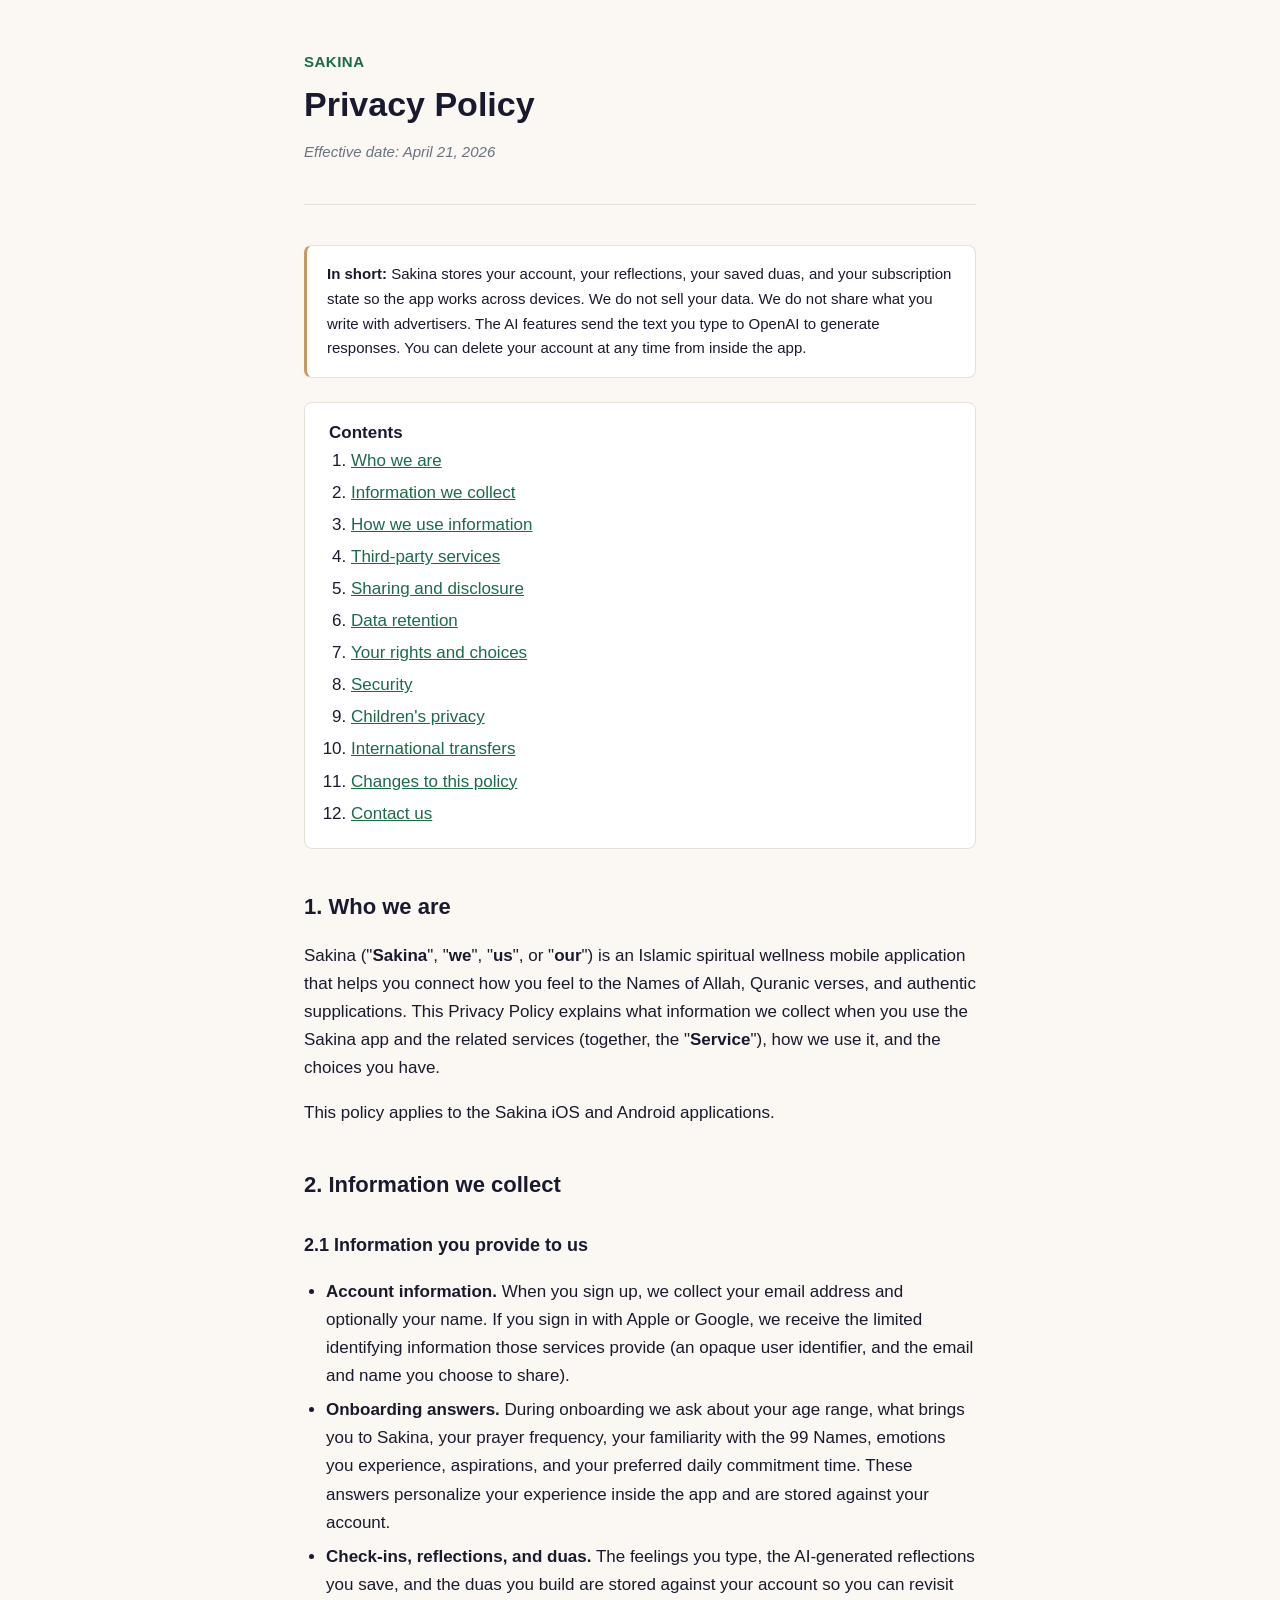
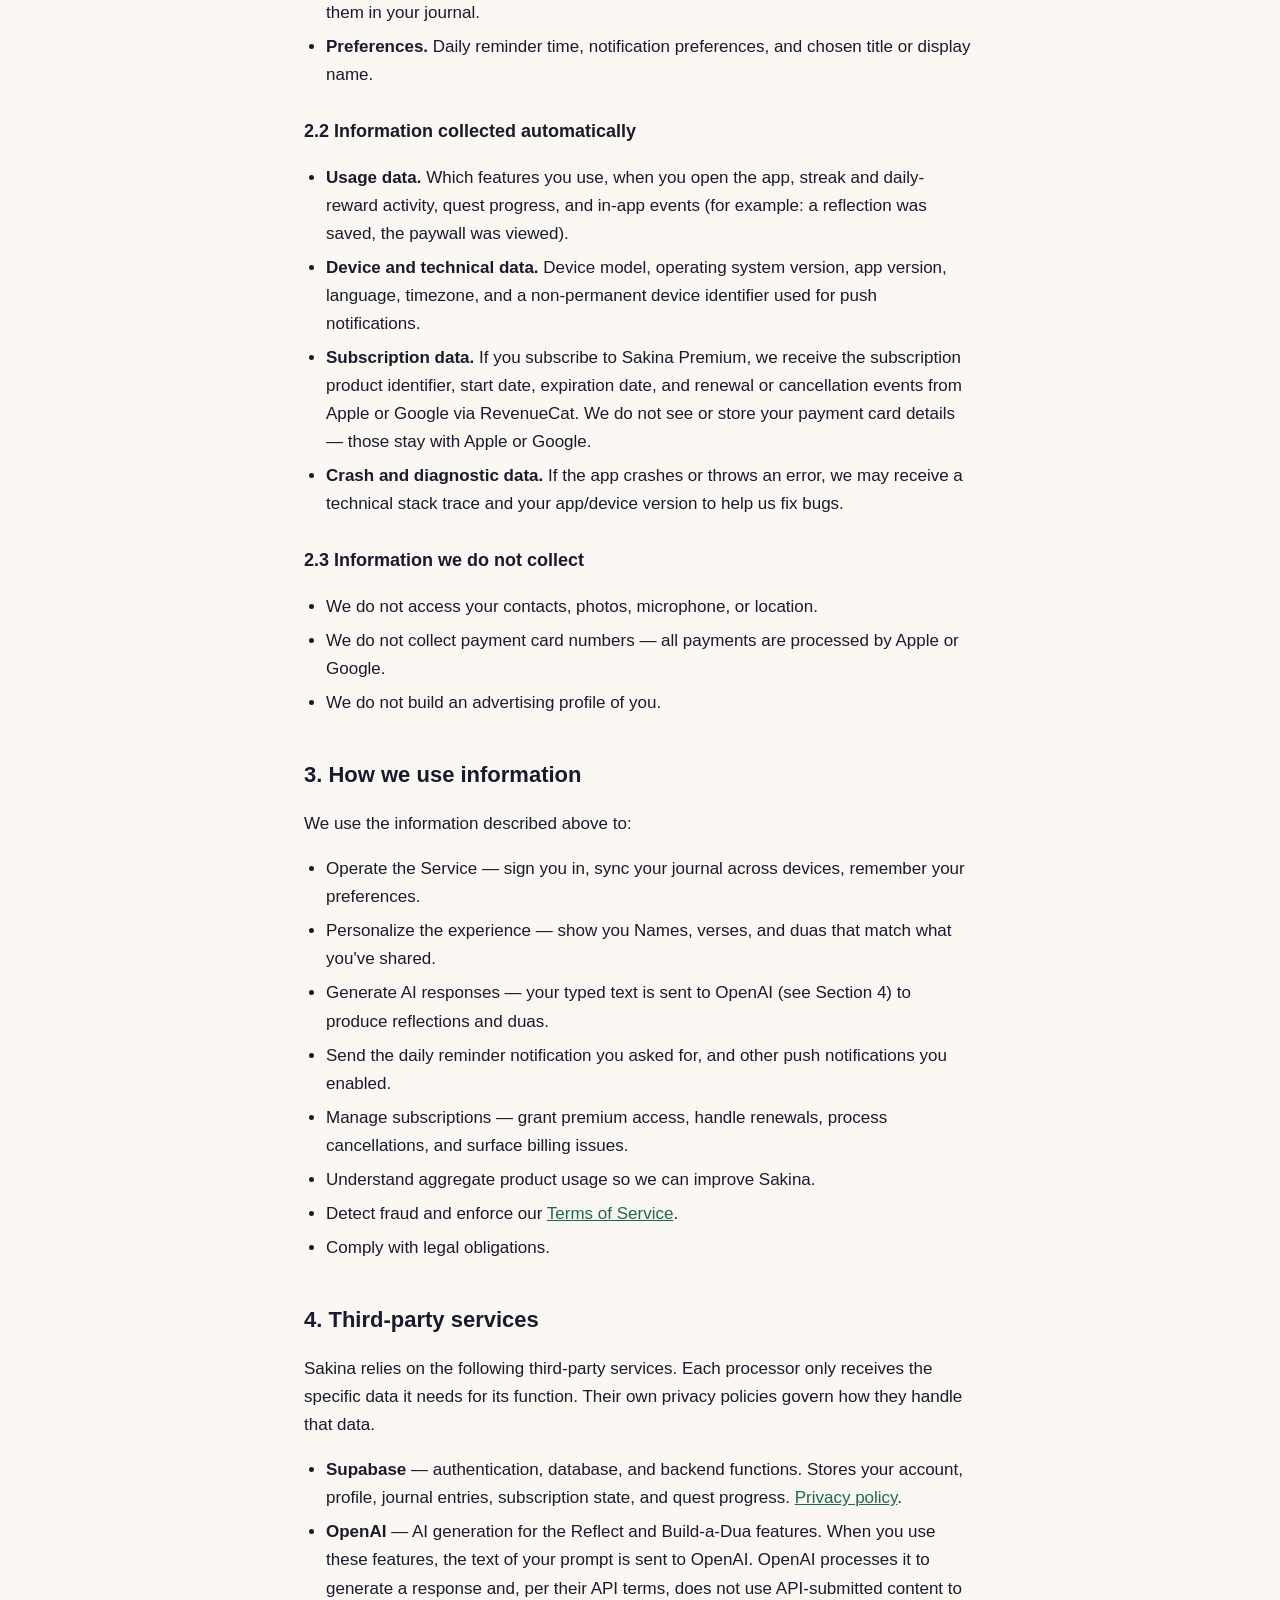
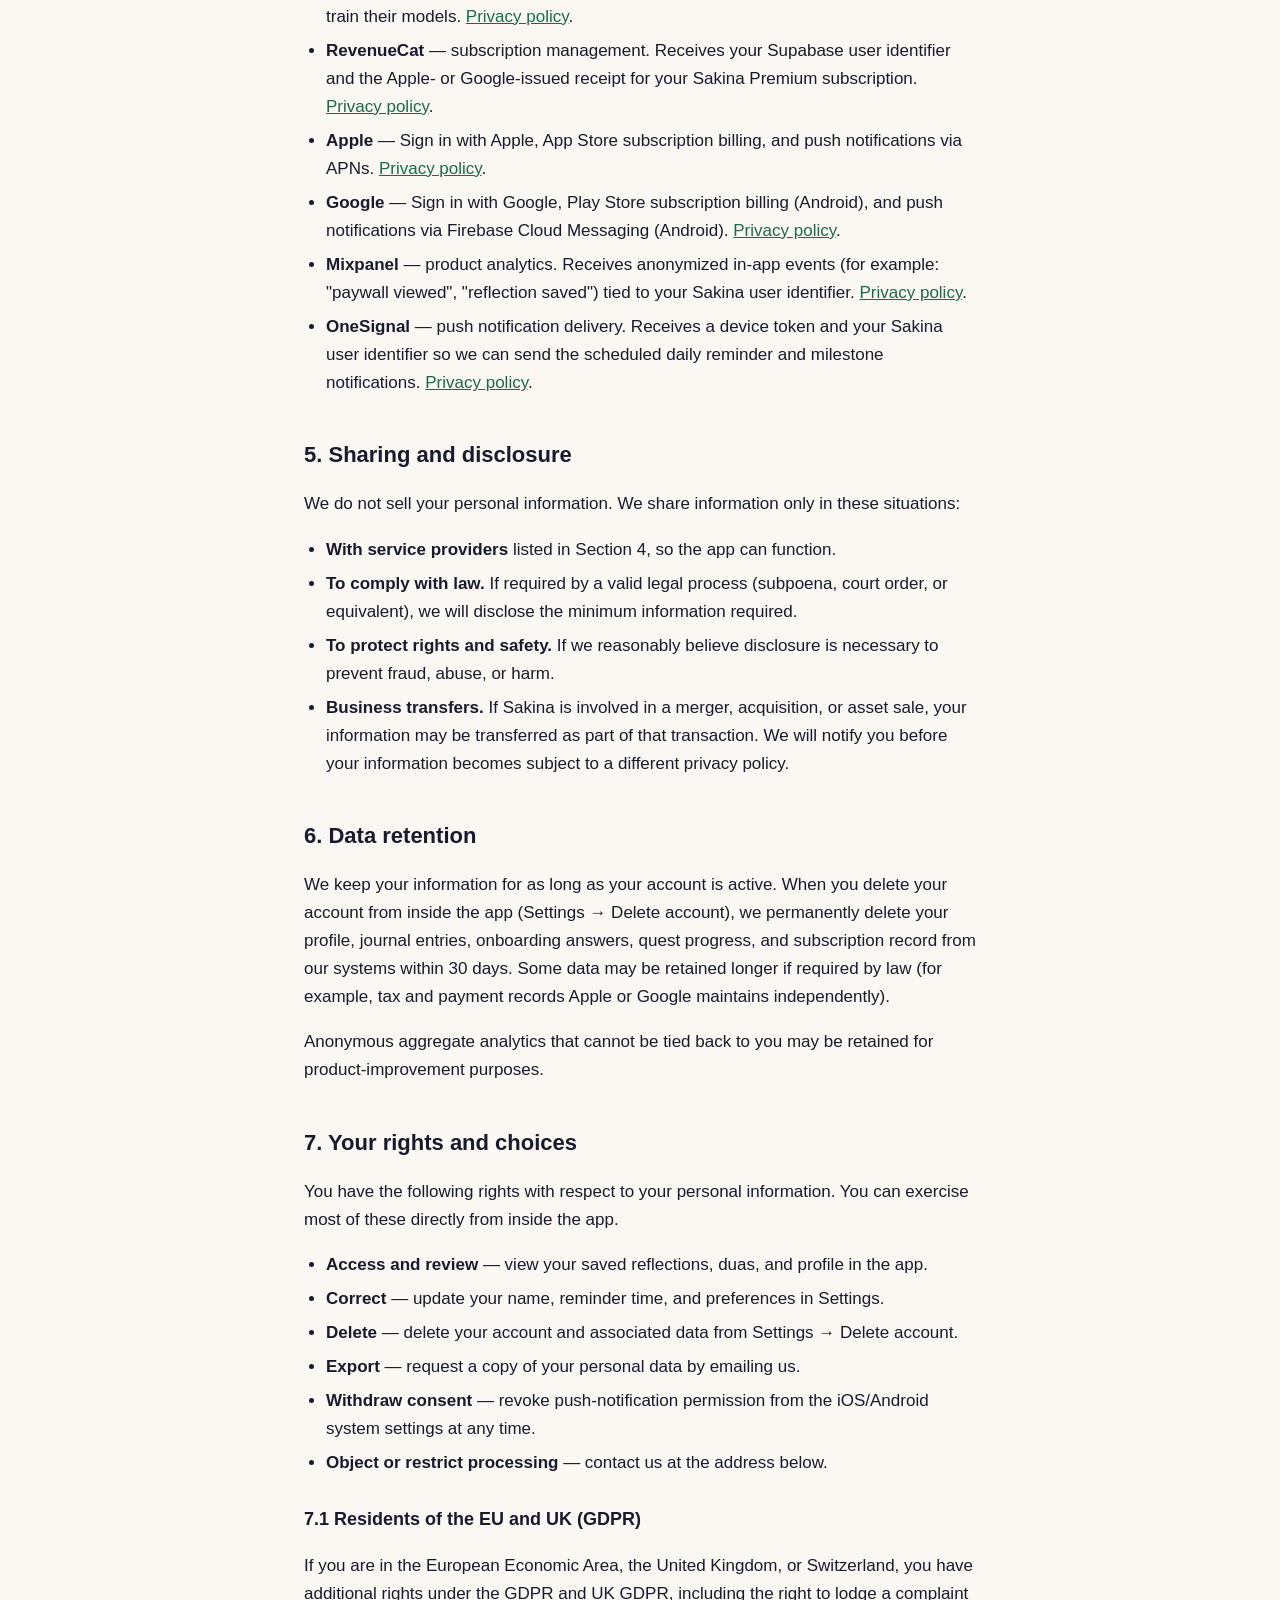
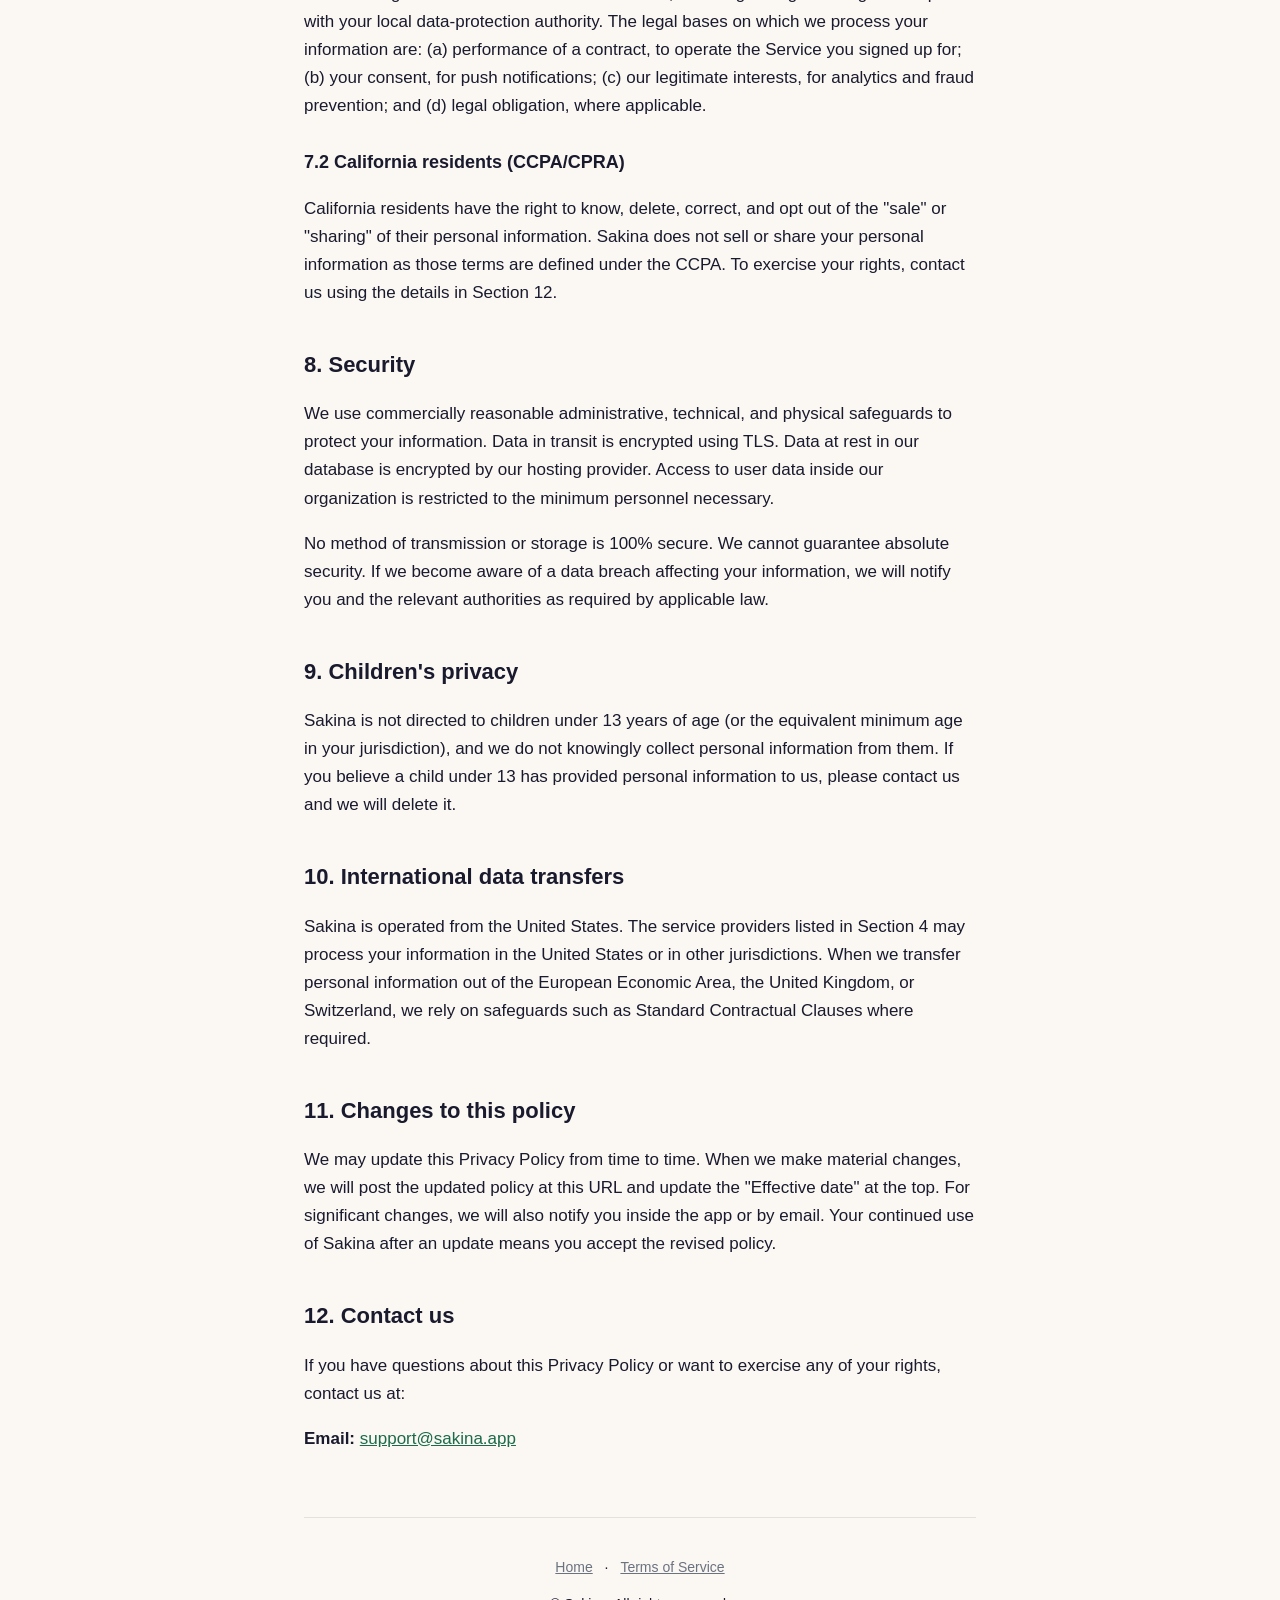
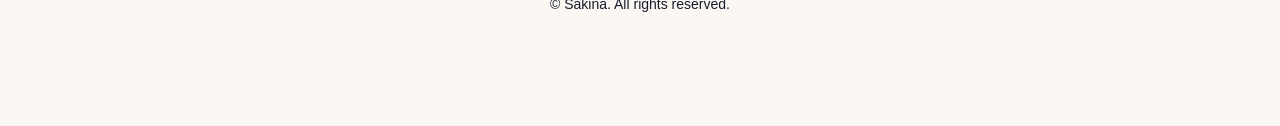
==== privacy.html @ bcb51689 "Initial privacy policy + terms of service for Sakina AI-generated templates tailored to Sakina's act" ====
<!DOCTYPE html>
<html lang="en">
<head>
<meta charset="utf-8" />
<meta name="viewport" content="width=device-width, initial-scale=1" />
<title>Privacy Policy — Sakina</title>
<link rel="stylesheet" href="style.css" />
</head>
<body>
<main class="container">
  <header>
    <a class="brand" href="index.html">Sakina</a>
    <h1>Privacy Policy</h1>
    <p class="effective-date">Effective date: April 21, 2026</p>
  </header>

  <div class="notice">
    <strong>In short:</strong> Sakina stores your account, your reflections, your saved duas,
    and your subscription state so the app works across devices. We do not sell your data.
    We do not share what you write with advertisers. The AI features send the text you type
    to OpenAI to generate responses. You can delete your account at any time from inside the app.
  </div>

  <div class="toc">
    <strong>Contents</strong>
    <ol>
      <li><a href="#who-we-are">Who we are</a></li>
      <li><a href="#information-we-collect">Information we collect</a></li>
      <li><a href="#how-we-use-information">How we use information</a></li>
      <li><a href="#third-parties">Third-party services</a></li>
      <li><a href="#sharing">Sharing and disclosure</a></li>
      <li><a href="#retention">Data retention</a></li>
      <li><a href="#rights">Your rights and choices</a></li>
      <li><a href="#security">Security</a></li>
      <li><a href="#children">Children's privacy</a></li>
      <li><a href="#international">International transfers</a></li>
      <li><a href="#changes">Changes to this policy</a></li>
      <li><a href="#contact">Contact us</a></li>
    </ol>
  </div>

  <h2 id="who-we-are">1. Who we are</h2>
  <p>
    Sakina ("<strong>Sakina</strong>", "<strong>we</strong>", "<strong>us</strong>", or
    "<strong>our</strong>") is an Islamic spiritual wellness mobile application that helps
    you connect how you feel to the Names of Allah, Quranic verses, and authentic
    supplications. This Privacy Policy explains what information we collect when you use
    the Sakina app and the related services (together, the "<strong>Service</strong>"),
    how we use it, and the choices you have.
  </p>
  <p>
    This policy applies to the Sakina iOS and Android applications.
  </p>

  <h2 id="information-we-collect">2. Information we collect</h2>

  <h3>2.1 Information you provide to us</h3>
  <ul>
    <li>
      <strong>Account information.</strong> When you sign up, we collect your email address
      and optionally your name. If you sign in with Apple or Google, we receive the limited
      identifying information those services provide (an opaque user identifier, and the
      email and name you choose to share).
    </li>
    <li>
      <strong>Onboarding answers.</strong> During onboarding we ask about your age range,
      what brings you to Sakina, your prayer frequency, your familiarity with the 99 Names,
      emotions you experience, aspirations, and your preferred daily commitment time. These
      answers personalize your experience inside the app and are stored against your account.
    </li>
    <li>
      <strong>Check-ins, reflections, and duas.</strong> The feelings you type, the AI-generated
      reflections you save, and the duas you build are stored against your account so you can
      revisit them in your journal.
    </li>
    <li>
      <strong>Preferences.</strong> Daily reminder time, notification preferences, and chosen
      title or display name.
    </li>
  </ul>

  <h3>2.2 Information collected automatically</h3>
  <ul>
    <li>
      <strong>Usage data.</strong> Which features you use, when you open the app, streak and
      daily-reward activity, quest progress, and in-app events (for example: a reflection was
      saved, the paywall was viewed).
    </li>
    <li>
      <strong>Device and technical data.</strong> Device model, operating system version,
      app version, language, timezone, and a non-permanent device identifier used for push
      notifications.
    </li>
    <li>
      <strong>Subscription data.</strong> If you subscribe to Sakina Premium, we receive the
      subscription product identifier, start date, expiration date, and renewal or cancellation
      events from Apple or Google via RevenueCat. We do not see or store your payment card
      details — those stay with Apple or Google.
    </li>
    <li>
      <strong>Crash and diagnostic data.</strong> If the app crashes or throws an error, we
      may receive a technical stack trace and your app/device version to help us fix bugs.
    </li>
  </ul>

  <h3>2.3 Information we do not collect</h3>
  <ul>
    <li>We do not access your contacts, photos, microphone, or location.</li>
    <li>We do not collect payment card numbers — all payments are processed by Apple or Google.</li>
    <li>We do not build an advertising profile of you.</li>
  </ul>

  <h2 id="how-we-use-information">3. How we use information</h2>
  <p>We use the information described above to:</p>
  <ul>
    <li>Operate the Service — sign you in, sync your journal across devices, remember your preferences.</li>
    <li>Personalize the experience — show you Names, verses, and duas that match what you've shared.</li>
    <li>Generate AI responses — your typed text is sent to OpenAI (see Section 4) to produce reflections and duas.</li>
    <li>Send the daily reminder notification you asked for, and other push notifications you enabled.</li>
    <li>Manage subscriptions — grant premium access, handle renewals, process cancellations, and surface billing issues.</li>
    <li>Understand aggregate product usage so we can improve Sakina.</li>
    <li>Detect fraud and enforce our <a href="terms.html">Terms of Service</a>.</li>
    <li>Comply with legal obligations.</li>
  </ul>

  <h2 id="third-parties">4. Third-party services</h2>
  <p>
    Sakina relies on the following third-party services. Each processor only receives the
    specific data it needs for its function. Their own privacy policies govern how they
    handle that data.
  </p>
  <ul>
    <li>
      <strong>Supabase</strong> — authentication, database, and backend functions. Stores
      your account, profile, journal entries, subscription state, and quest progress.
      <a href="https://supabase.com/privacy" target="_blank" rel="noopener">Privacy policy</a>.
    </li>
    <li>
      <strong>OpenAI</strong> — AI generation for the Reflect and Build-a-Dua features. When you
      use these features, the text of your prompt is sent to OpenAI. OpenAI processes it to
      generate a response and, per their API terms, does not use API-submitted content to
      train their models.
      <a href="https://openai.com/policies/privacy-policy" target="_blank" rel="noopener">Privacy policy</a>.
    </li>
    <li>
      <strong>RevenueCat</strong> — subscription management. Receives your Supabase user
      identifier and the Apple- or Google-issued receipt for your Sakina Premium subscription.
      <a href="https://www.revenuecat.com/privacy" target="_blank" rel="noopener">Privacy policy</a>.
    </li>
    <li>
      <strong>Apple</strong> — Sign in with Apple, App Store subscription billing, and push
      notifications via APNs.
      <a href="https://www.apple.com/legal/privacy/" target="_blank" rel="noopener">Privacy policy</a>.
    </li>
    <li>
      <strong>Google</strong> — Sign in with Google, Play Store subscription billing (Android),
      and push notifications via Firebase Cloud Messaging (Android).
      <a href="https://policies.google.com/privacy" target="_blank" rel="noopener">Privacy policy</a>.
    </li>
    <li>
      <strong>Mixpanel</strong> — product analytics. Receives anonymized in-app events (for
      example: "paywall viewed", "reflection saved") tied to your Sakina user identifier.
      <a href="https://mixpanel.com/legal/privacy-policy/" target="_blank" rel="noopener">Privacy policy</a>.
    </li>
    <li>
      <strong>OneSignal</strong> — push notification delivery. Receives a device token and
      your Sakina user identifier so we can send the scheduled daily reminder and milestone
      notifications.
      <a href="https://onesignal.com/privacy_policy" target="_blank" rel="noopener">Privacy policy</a>.
    </li>
  </ul>

  <h2 id="sharing">5. Sharing and disclosure</h2>
  <p>We do not sell your personal information. We share information only in these situations:</p>
  <ul>
    <li>
      <strong>With service providers</strong> listed in Section 4, so the app can function.
    </li>
    <li>
      <strong>To comply with law.</strong> If required by a valid legal process (subpoena,
      court order, or equivalent), we will disclose the minimum information required.
    </li>
    <li>
      <strong>To protect rights and safety.</strong> If we reasonably believe disclosure
      is necessary to prevent fraud, abuse, or harm.
    </li>
    <li>
      <strong>Business transfers.</strong> If Sakina is involved in a merger, acquisition, or
      asset sale, your information may be transferred as part of that transaction. We will
      notify you before your information becomes subject to a different privacy policy.
    </li>
  </ul>

  <h2 id="retention">6. Data retention</h2>
  <p>
    We keep your information for as long as your account is active. When you delete your
    account from inside the app (Settings → Delete account), we permanently delete your
    profile, journal entries, onboarding answers, quest progress, and subscription record
    from our systems within 30 days. Some data may be retained longer if required by law
    (for example, tax and payment records Apple or Google maintains independently).
  </p>
  <p>
    Anonymous aggregate analytics that cannot be tied back to you may be retained for
    product-improvement purposes.
  </p>

  <h2 id="rights">7. Your rights and choices</h2>
  <p>
    You have the following rights with respect to your personal information. You can
    exercise most of these directly from inside the app.
  </p>
  <ul>
    <li><strong>Access and review</strong> — view your saved reflections, duas, and profile in the app.</li>
    <li><strong>Correct</strong> — update your name, reminder time, and preferences in Settings.</li>
    <li><strong>Delete</strong> — delete your account and associated data from Settings → Delete account.</li>
    <li><strong>Export</strong> — request a copy of your personal data by emailing us.</li>
    <li><strong>Withdraw consent</strong> — revoke push-notification permission from the iOS/Android system settings at any time.</li>
    <li><strong>Object or restrict processing</strong> — contact us at the address below.</li>
  </ul>

  <h3>7.1 Residents of the EU and UK (GDPR)</h3>
  <p>
    If you are in the European Economic Area, the United Kingdom, or Switzerland, you have
    additional rights under the GDPR and UK GDPR, including the right to lodge a complaint
    with your local data-protection authority. The legal bases on which we process your
    information are: (a) performance of a contract, to operate the Service you signed up for;
    (b) your consent, for push notifications; (c) our legitimate interests, for analytics and
    fraud prevention; and (d) legal obligation, where applicable.
  </p>

  <h3>7.2 California residents (CCPA/CPRA)</h3>
  <p>
    California residents have the right to know, delete, correct, and opt out of the "sale"
    or "sharing" of their personal information. Sakina does not sell or share your personal
    information as those terms are defined under the CCPA. To exercise your rights, contact
    us using the details in Section 12.
  </p>

  <h2 id="security">8. Security</h2>
  <p>
    We use commercially reasonable administrative, technical, and physical safeguards to
    protect your information. Data in transit is encrypted using TLS. Data at rest in our
    database is encrypted by our hosting provider. Access to user data inside our
    organization is restricted to the minimum personnel necessary.
  </p>
  <p>
    No method of transmission or storage is 100% secure. We cannot guarantee absolute security.
    If we become aware of a data breach affecting your information, we will notify you and
    the relevant authorities as required by applicable law.
  </p>

  <h2 id="children">9. Children's privacy</h2>
  <p>
    Sakina is not directed to children under 13 years of age (or the equivalent minimum age
    in your jurisdiction), and we do not knowingly collect personal information from them.
    If you believe a child under 13 has provided personal information to us, please contact
    us and we will delete it.
  </p>

  <h2 id="international">10. International data transfers</h2>
  <p>
    Sakina is operated from the United States. The service providers listed in Section 4
    may process your information in the United States or in other jurisdictions. When we
    transfer personal information out of the European Economic Area, the United Kingdom, or
    Switzerland, we rely on safeguards such as Standard Contractual Clauses where required.
  </p>

  <h2 id="changes">11. Changes to this policy</h2>
  <p>
    We may update this Privacy Policy from time to time. When we make material changes, we
    will post the updated policy at this URL and update the "Effective date" at the top.
    For significant changes, we will also notify you inside the app or by email. Your
    continued use of Sakina after an update means you accept the revised policy.
  </p>

  <h2 id="contact">12. Contact us</h2>
  <p>
    If you have questions about this Privacy Policy or want to exercise any of your rights,
    contact us at:
  </p>
  <p>
    <strong>Email:</strong> <a href="mailto:support@sakina.app">support@sakina.app</a>
  </p>

  <footer>
    <p>
      <a href="index.html">Home</a> ·
      <a href="terms.html">Terms of Service</a>
    </p>
    <p>© Sakina. All rights reserved.</p>
  </footer>
</main>
</body>
</html>
---- style.css ----
/* Shared styling for Sakina legal pages.
   Intentionally minimal — high readability, print-friendly, no external deps. */
:root {
  --bg: #fbf7f2;
  --surface: #ffffff;
  --text: #1a1a2e;
  --text-muted: #6b7280;
  --primary: #1b6b4a;
  --border: #e5e0d8;
  --accent: #c8985e;
}

* {
  box-sizing: border-box;
}

body {
  margin: 0;
  padding: 0;
  font-family: -apple-system, BlinkMacSystemFont, "Segoe UI", Roboto, "Helvetica Neue", Arial, sans-serif;
  background: var(--bg);
  color: var(--text);
  line-height: 1.65;
  font-size: 17px;
}

.container {
  max-width: 720px;
  margin: 0 auto;
  padding: 48px 24px 96px;
}

header {
  border-bottom: 1px solid var(--border);
  padding-bottom: 24px;
  margin-bottom: 40px;
}

header .brand {
  display: inline-block;
  color: var(--primary);
  font-weight: 600;
  text-decoration: none;
  font-size: 15px;
  letter-spacing: 0.5px;
  text-transform: uppercase;
  margin-bottom: 8px;
}

header .brand:hover {
  text-decoration: underline;
}

h1 {
  font-size: 34px;
  line-height: 1.25;
  margin: 0 0 8px;
  color: var(--text);
}

h2 {
  font-size: 22px;
  margin: 40px 0 12px;
  color: var(--text);
  scroll-margin-top: 24px;
}

h3 {
  font-size: 18px;
  margin: 28px 0 8px;
  color: var(--text);
}

p, li {
  color: var(--text);
}

ul, ol {
  padding-left: 22px;
}

li {
  margin-bottom: 6px;
}

a {
  color: var(--primary);
  text-decoration: underline;
}

a:hover {
  text-decoration: none;
}

code, kbd {
  font-family: ui-monospace, SFMono-Regular, Menlo, monospace;
  font-size: 0.92em;
  background: rgba(27, 107, 74, 0.08);
  padding: 2px 6px;
  border-radius: 4px;
}

.effective-date {
  color: var(--text-muted);
  font-size: 15px;
  font-style: italic;
}

.notice {
  background: var(--surface);
  border: 1px solid var(--border);
  border-left: 3px solid var(--accent);
  padding: 16px 20px;
  border-radius: 8px;
  margin: 24px 0;
  font-size: 15px;
}

.toc {
  background: var(--surface);
  border: 1px solid var(--border);
  border-radius: 8px;
  padding: 16px 24px;
  margin: 24px 0 40px;
}

.toc ol {
  margin: 0;
}

.toc li {
  margin-bottom: 4px;
}

footer {
  border-top: 1px solid var(--border);
  padding-top: 24px;
  margin-top: 64px;
  color: var(--text-muted);
  font-size: 14px;
  text-align: center;
}

footer a {
  color: var(--text-muted);
  margin: 0 8px;
}

@media (max-width: 600px) {
  .container {
    padding: 32px 18px 64px;
  }
  h1 { font-size: 28px; }
  h2 { font-size: 20px; }
  body { font-size: 16px; }
}
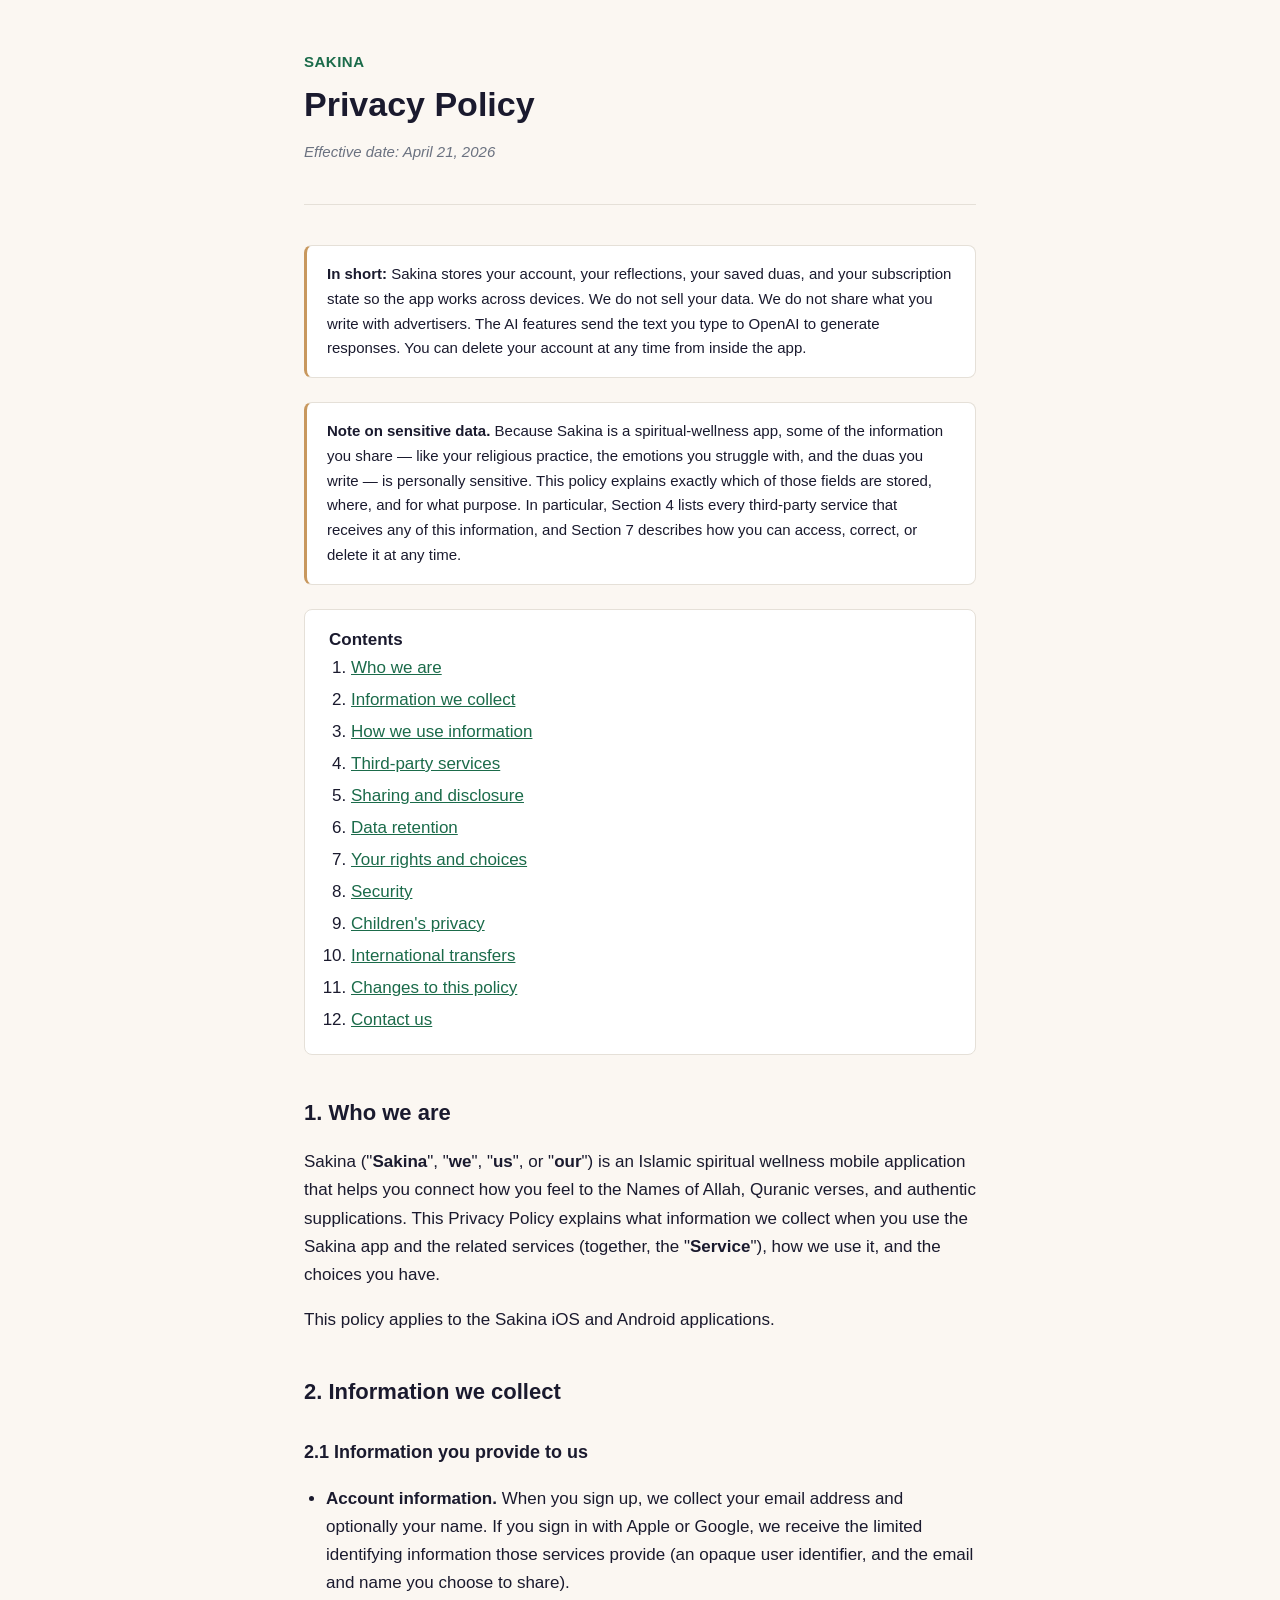
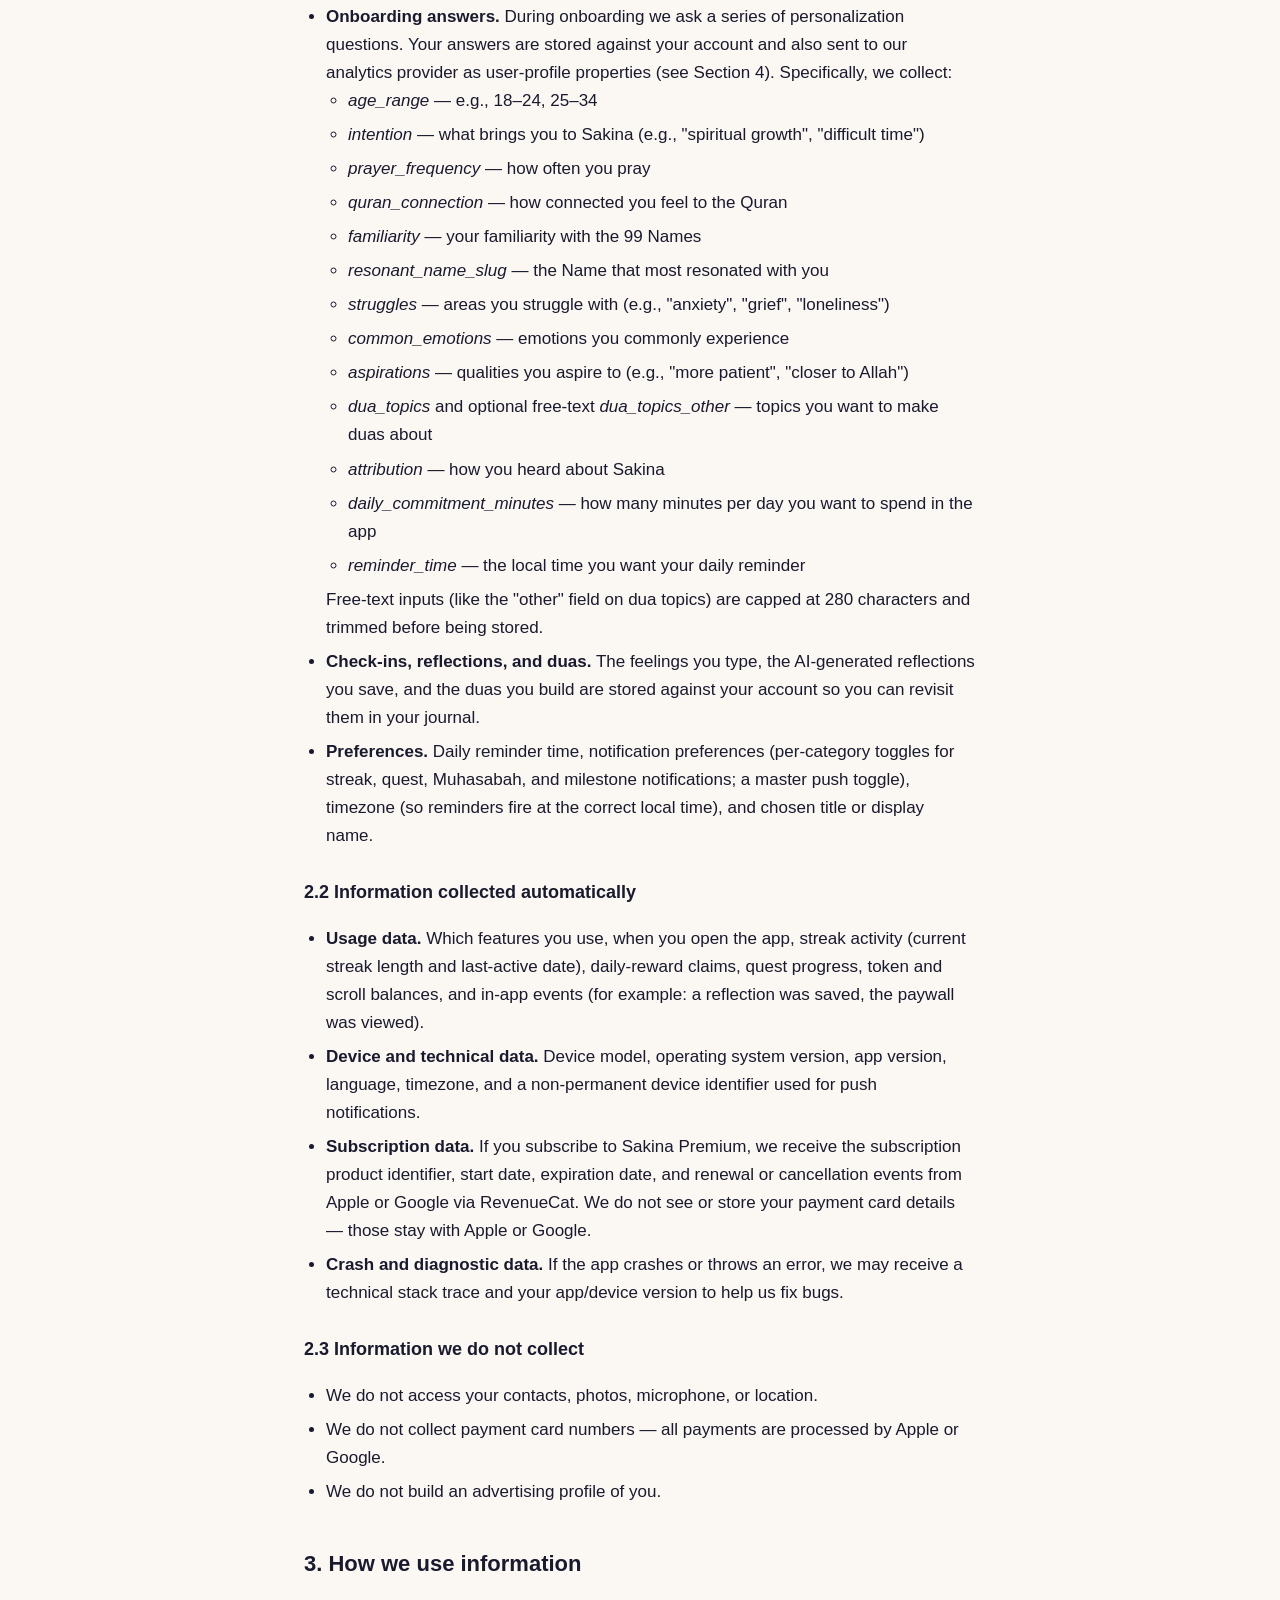
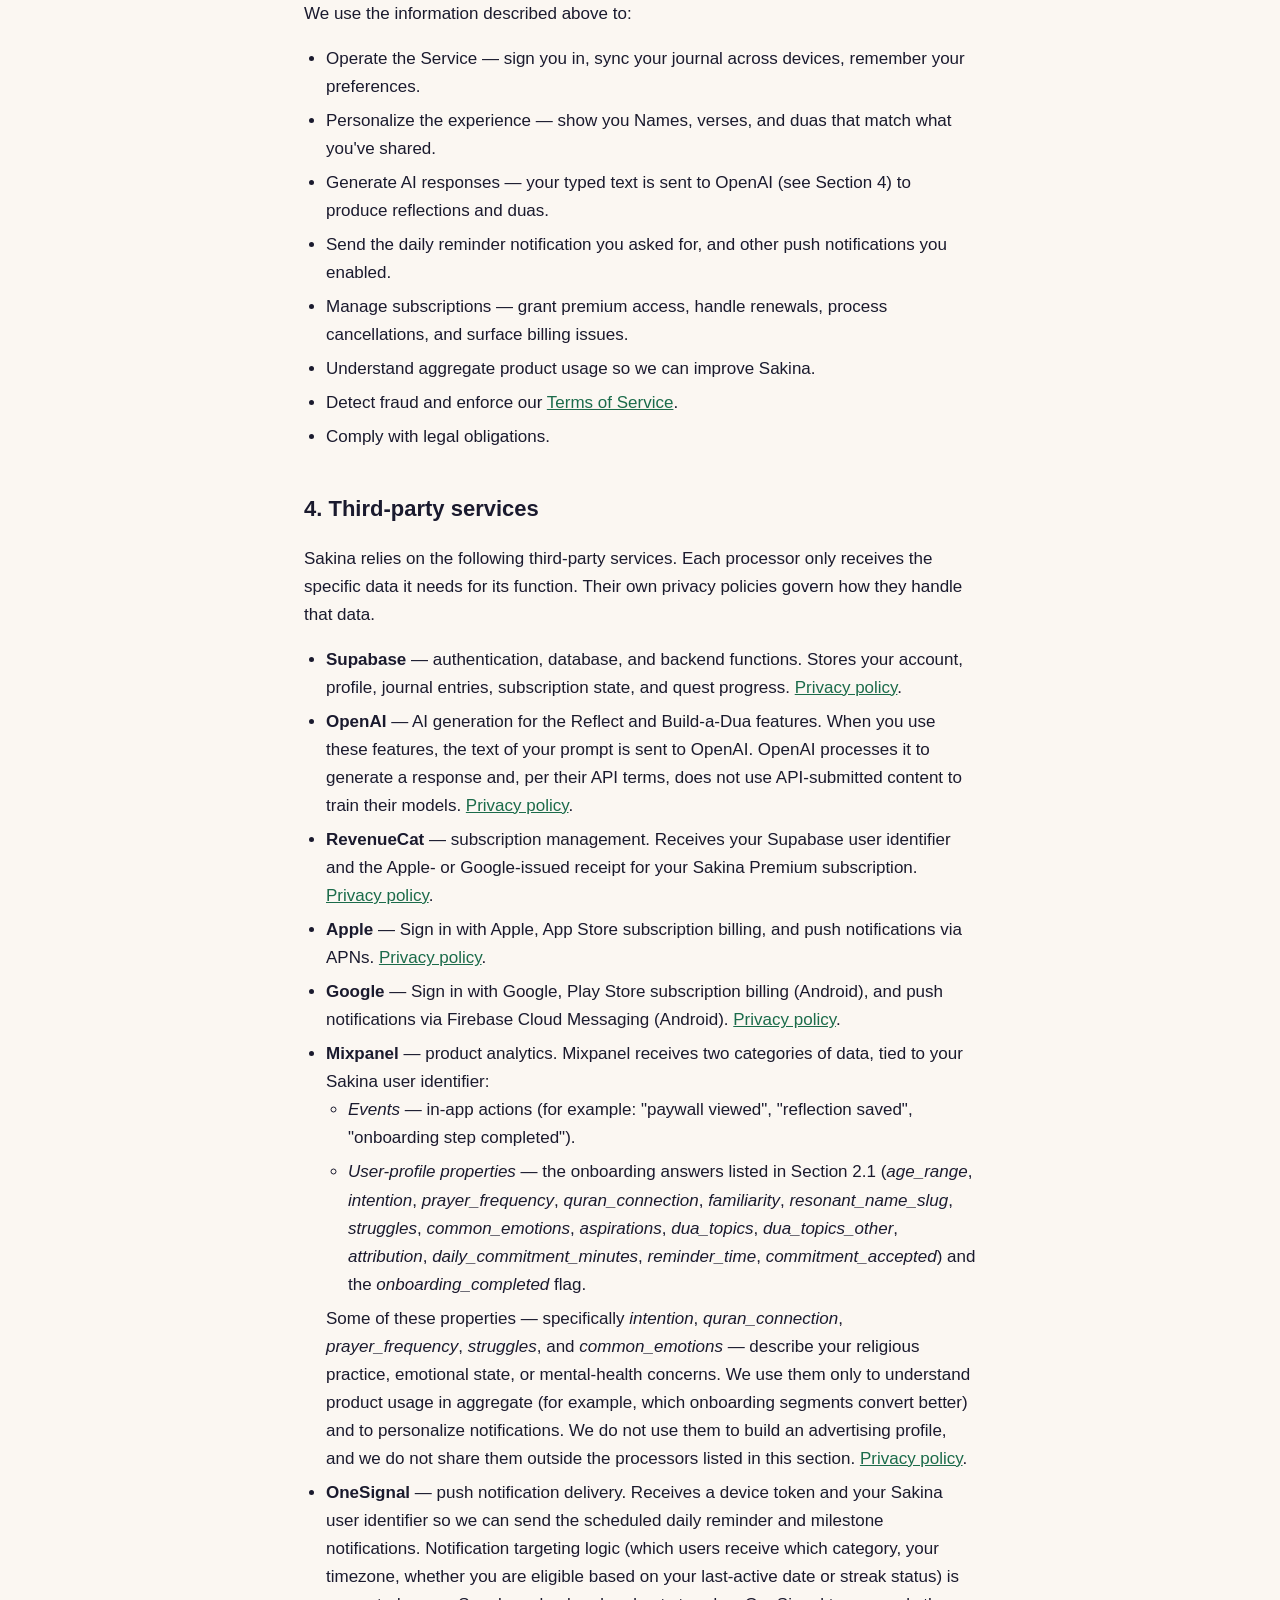
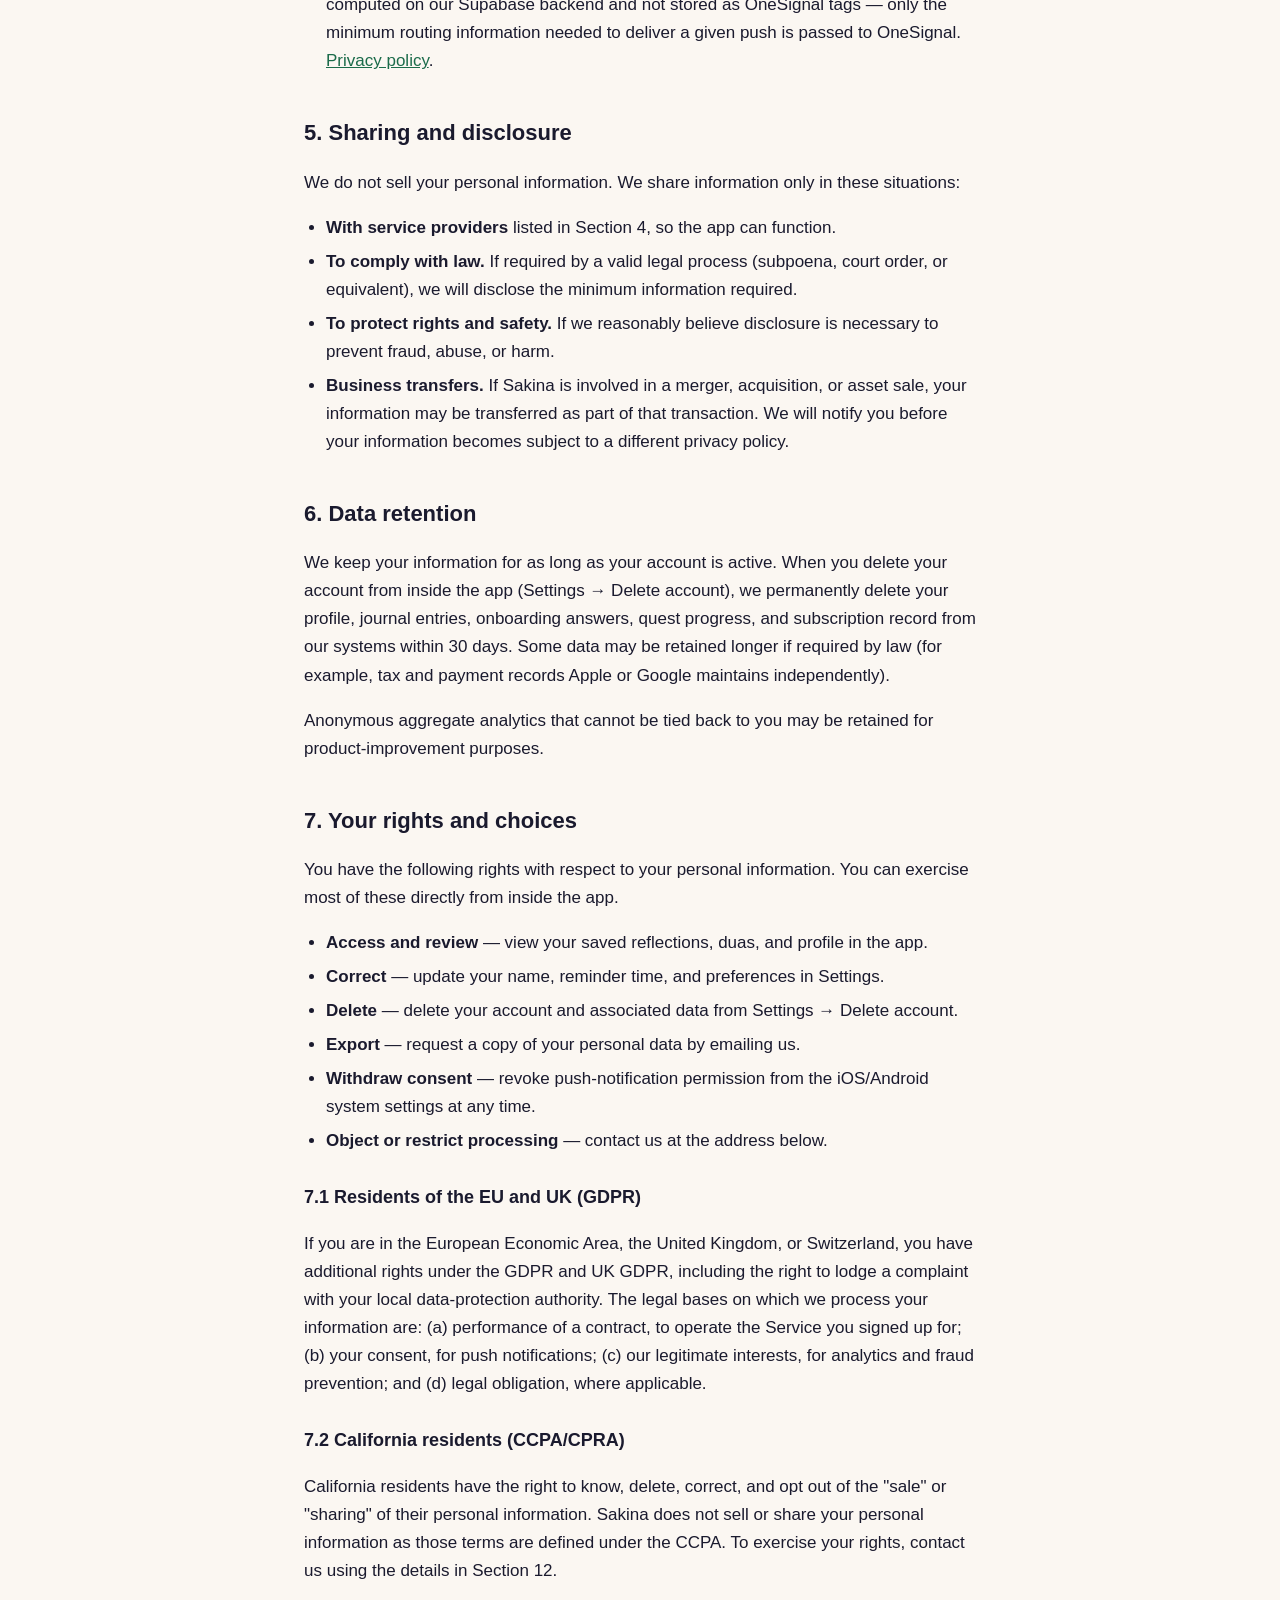
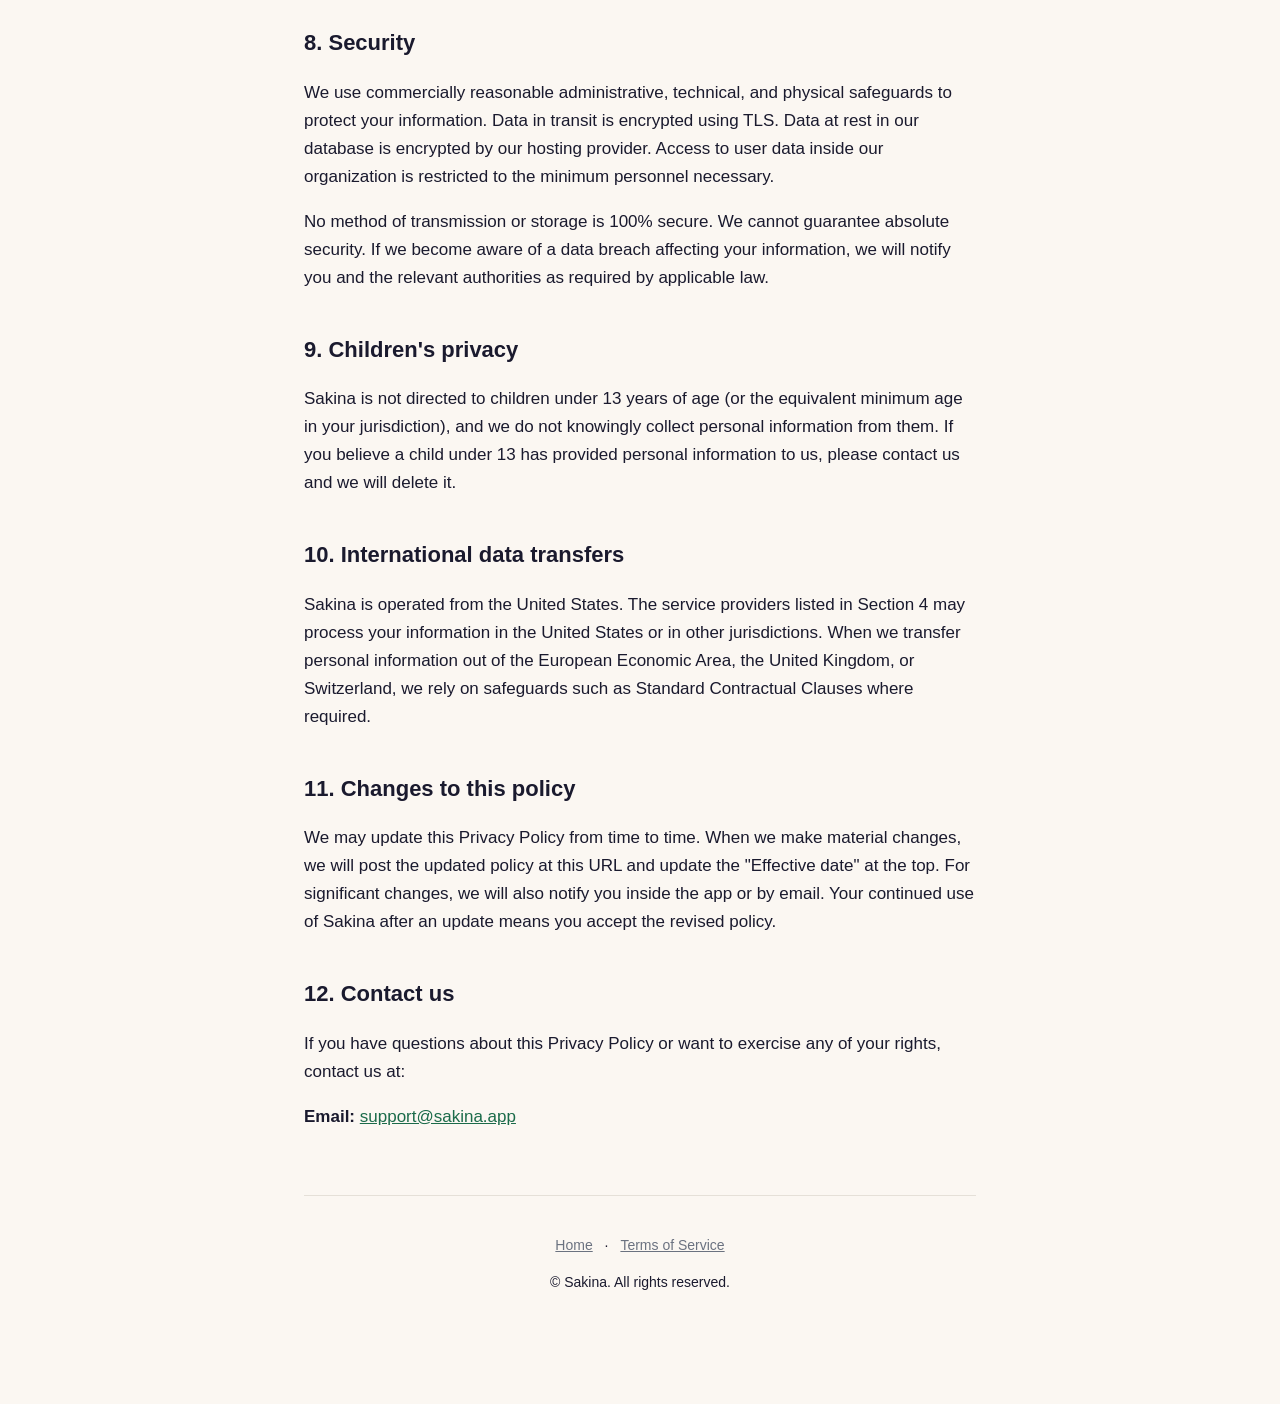
==== commit 7920f2e8: "Expand privacy disclosure to address pending TODOs Addresses flutter/TODOS.md "Privacy policy update" ====
--- a/privacy.html
+++ b/privacy.html
@@ -19,6 +19,15 @@
     and your subscription state so the app works across devices. We do not sell your data.
     We do not share what you write with advertisers. The AI features send the text you type
     to OpenAI to generate responses. You can delete your account at any time from inside the app.
+  </div>
+
+  <div class="notice">
+    <strong>Note on sensitive data.</strong> Because Sakina is a spiritual-wellness app, some
+    of the information you share — like your religious practice, the emotions you struggle
+    with, and the duas you write — is personally sensitive. This policy explains exactly
+    which of those fields are stored, where, and for what purpose. In particular, Section 4
+    lists every third-party service that receives any of this information, and Section 7
+    describes how you can access, correct, or delete it at any time.
   </div>
 
   <div class="toc">
@@ -63,10 +72,26 @@
       email and name you choose to share).
     </li>
     <li>
-      <strong>Onboarding answers.</strong> During onboarding we ask about your age range,
-      what brings you to Sakina, your prayer frequency, your familiarity with the 99 Names,
-      emotions you experience, aspirations, and your preferred daily commitment time. These
-      answers personalize your experience inside the app and are stored against your account.
+      <strong>Onboarding answers.</strong> During onboarding we ask a series of personalization
+      questions. Your answers are stored against your account and also sent to our analytics
+      provider as user-profile properties (see Section 4). Specifically, we collect:
+      <ul>
+        <li><em>age_range</em> — e.g., 18–24, 25–34</li>
+        <li><em>intention</em> — what brings you to Sakina (e.g., "spiritual growth", "difficult time")</li>
+        <li><em>prayer_frequency</em> — how often you pray</li>
+        <li><em>quran_connection</em> — how connected you feel to the Quran</li>
+        <li><em>familiarity</em> — your familiarity with the 99 Names</li>
+        <li><em>resonant_name_slug</em> — the Name that most resonated with you</li>
+        <li><em>struggles</em> — areas you struggle with (e.g., "anxiety", "grief", "loneliness")</li>
+        <li><em>common_emotions</em> — emotions you commonly experience</li>
+        <li><em>aspirations</em> — qualities you aspire to (e.g., "more patient", "closer to Allah")</li>
+        <li><em>dua_topics</em> and optional free-text <em>dua_topics_other</em> — topics you want to make duas about</li>
+        <li><em>attribution</em> — how you heard about Sakina</li>
+        <li><em>daily_commitment_minutes</em> — how many minutes per day you want to spend in the app</li>
+        <li><em>reminder_time</em> — the local time you want your daily reminder</li>
+      </ul>
+      Free-text inputs (like the "other" field on dua topics) are capped at 280 characters
+      and trimmed before being stored.
     </li>
     <li>
       <strong>Check-ins, reflections, and duas.</strong> The feelings you type, the AI-generated
@@ -74,16 +99,18 @@
       revisit them in your journal.
     </li>
     <li>
-      <strong>Preferences.</strong> Daily reminder time, notification preferences, and chosen
-      title or display name.
+      <strong>Preferences.</strong> Daily reminder time, notification preferences (per-category
+      toggles for streak, quest, Muhasabah, and milestone notifications; a master push toggle),
+      timezone (so reminders fire at the correct local time), and chosen title or display name.
     </li>
   </ul>
 
   <h3>2.2 Information collected automatically</h3>
   <ul>
     <li>
-      <strong>Usage data.</strong> Which features you use, when you open the app, streak and
-      daily-reward activity, quest progress, and in-app events (for example: a reflection was
+      <strong>Usage data.</strong> Which features you use, when you open the app, streak
+      activity (current streak length and last-active date), daily-reward claims, quest
+      progress, token and scroll balances, and in-app events (for example: a reflection was
       saved, the paywall was viewed).
     </li>
     <li>
@@ -158,14 +185,38 @@
       <a href="https://policies.google.com/privacy" target="_blank" rel="noopener">Privacy policy</a>.
     </li>
     <li>
-      <strong>Mixpanel</strong> — product analytics. Receives anonymized in-app events (for
-      example: "paywall viewed", "reflection saved") tied to your Sakina user identifier.
+      <strong>Mixpanel</strong> — product analytics. Mixpanel receives two categories of data,
+      tied to your Sakina user identifier:
+      <ul>
+        <li>
+          <em>Events</em> — in-app actions (for example: "paywall viewed", "reflection saved",
+          "onboarding step completed").
+        </li>
+        <li>
+          <em>User-profile properties</em> — the onboarding answers listed in Section 2.1
+          (<em>age_range</em>, <em>intention</em>, <em>prayer_frequency</em>,
+          <em>quran_connection</em>, <em>familiarity</em>, <em>resonant_name_slug</em>,
+          <em>struggles</em>, <em>common_emotions</em>, <em>aspirations</em>,
+          <em>dua_topics</em>, <em>dua_topics_other</em>, <em>attribution</em>,
+          <em>daily_commitment_minutes</em>, <em>reminder_time</em>,
+          <em>commitment_accepted</em>) and the <em>onboarding_completed</em> flag.
+        </li>
+      </ul>
+      Some of these properties — specifically <em>intention</em>, <em>quran_connection</em>,
+      <em>prayer_frequency</em>, <em>struggles</em>, and <em>common_emotions</em> — describe
+      your religious practice, emotional state, or mental-health concerns. We use them only to
+      understand product usage in aggregate (for example, which onboarding segments convert
+      better) and to personalize notifications. We do not use them to build an advertising
+      profile, and we do not share them outside the processors listed in this section.
       <a href="https://mixpanel.com/legal/privacy-policy/" target="_blank" rel="noopener">Privacy policy</a>.
     </li>
     <li>
       <strong>OneSignal</strong> — push notification delivery. Receives a device token and
       your Sakina user identifier so we can send the scheduled daily reminder and milestone
-      notifications.
+      notifications. Notification targeting logic (which users receive which category, your
+      timezone, whether you are eligible based on your last-active date or streak status) is
+      computed on our Supabase backend and not stored as OneSignal tags — only the minimum
+      routing information needed to deliver a given push is passed to OneSignal.
       <a href="https://onesignal.com/privacy_policy" target="_blank" rel="noopener">Privacy policy</a>.
     </li>
   </ul>
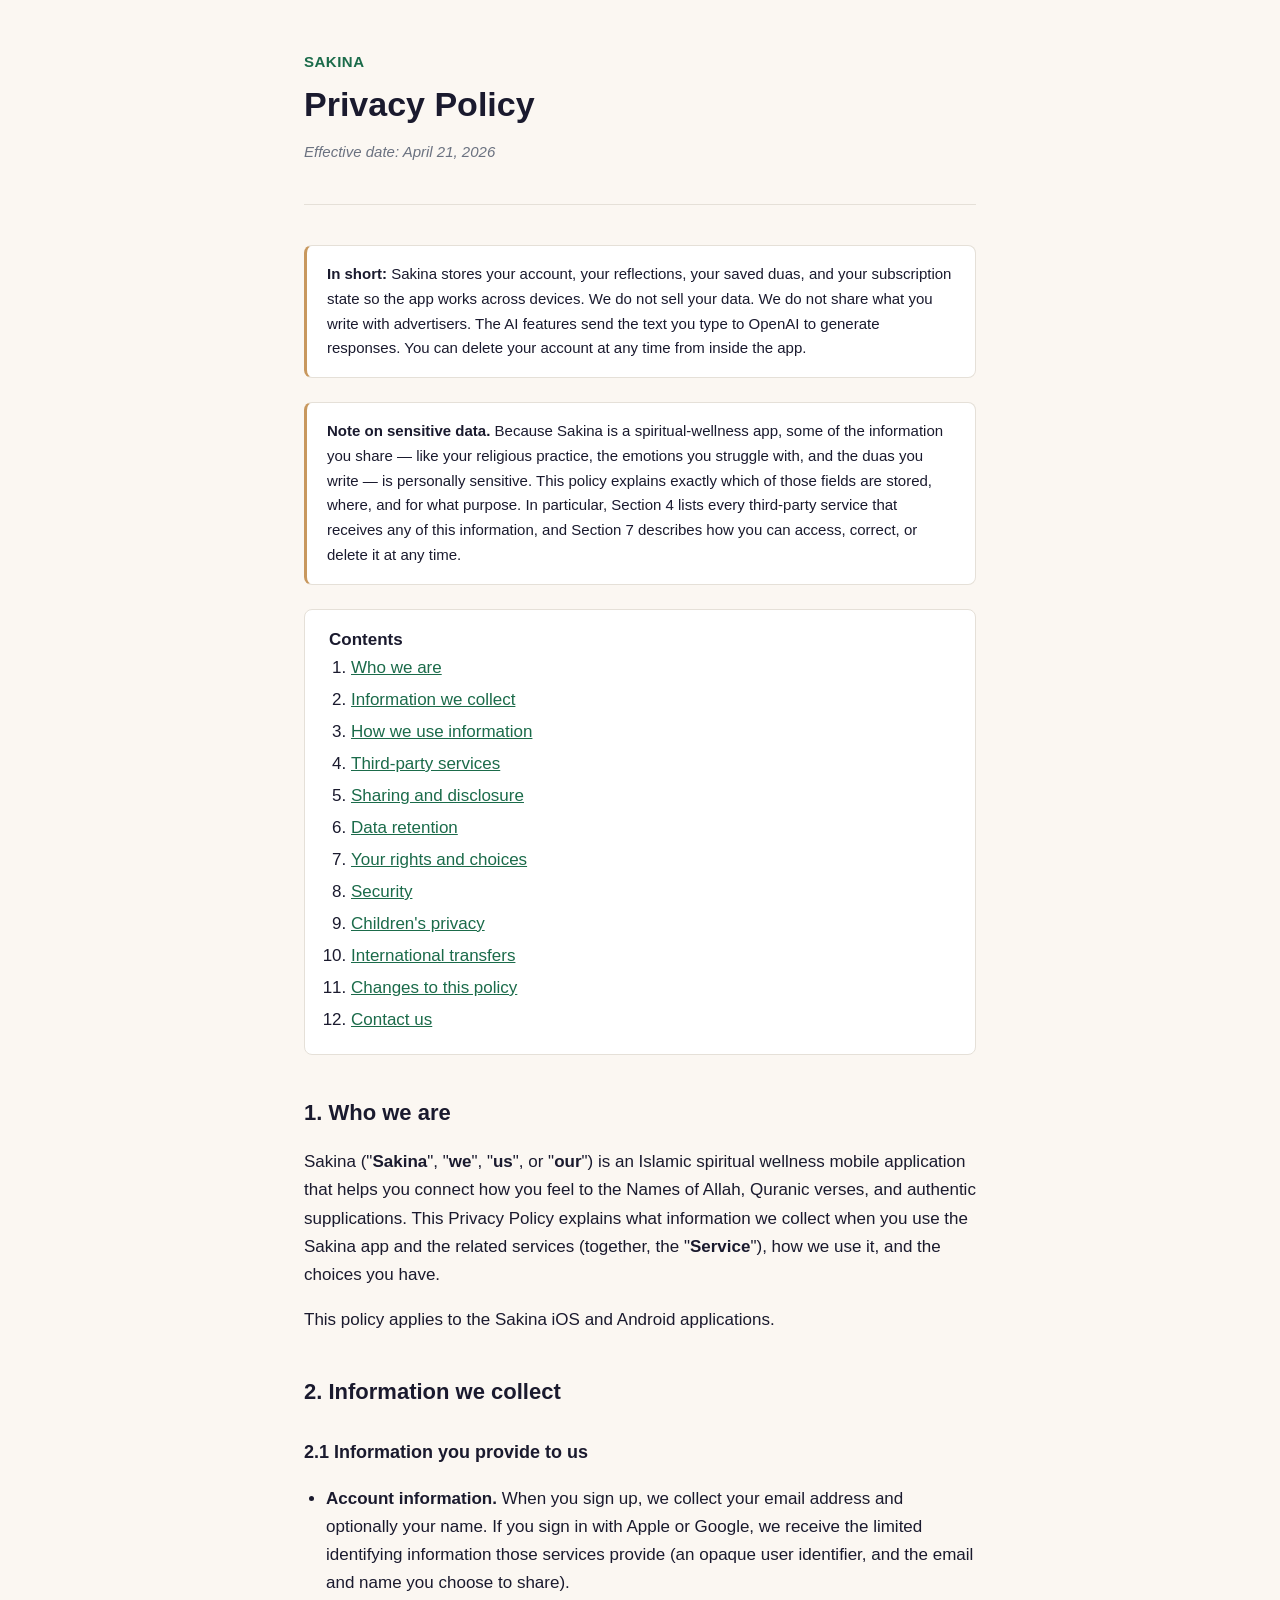
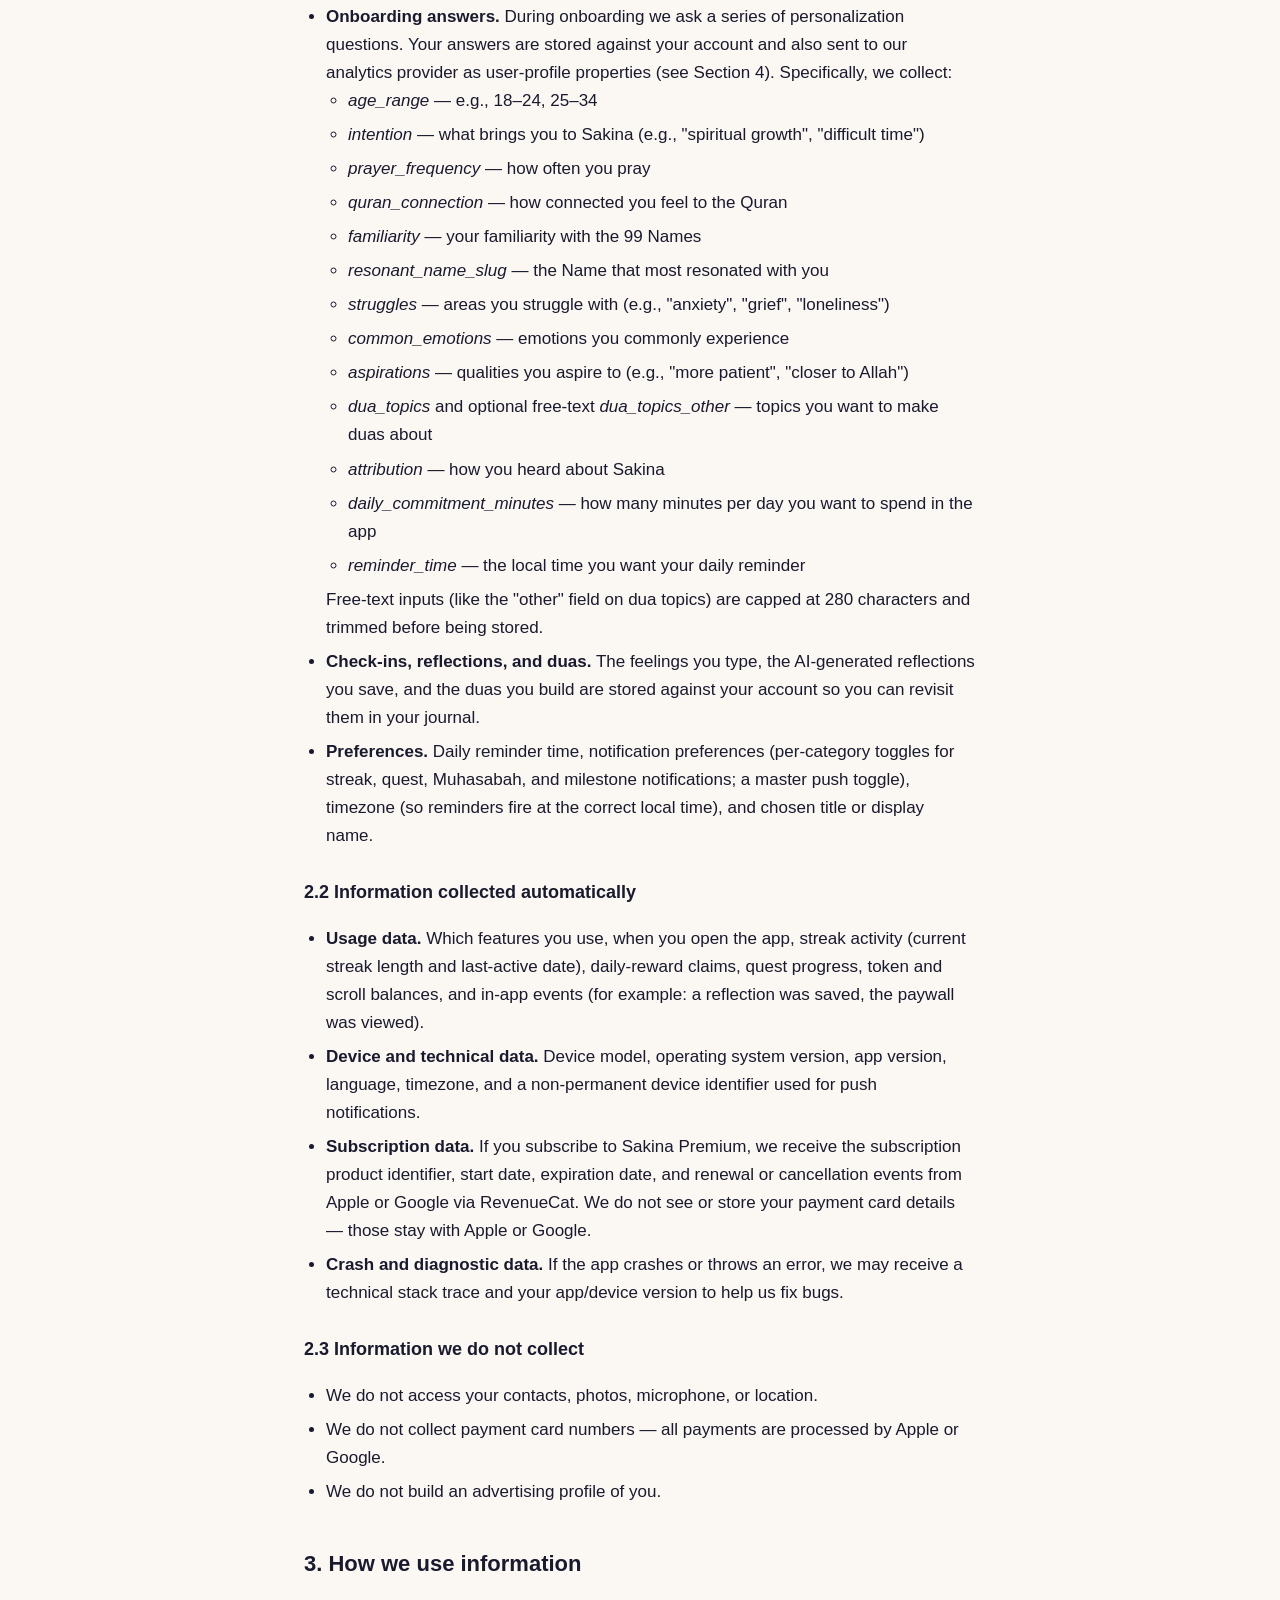
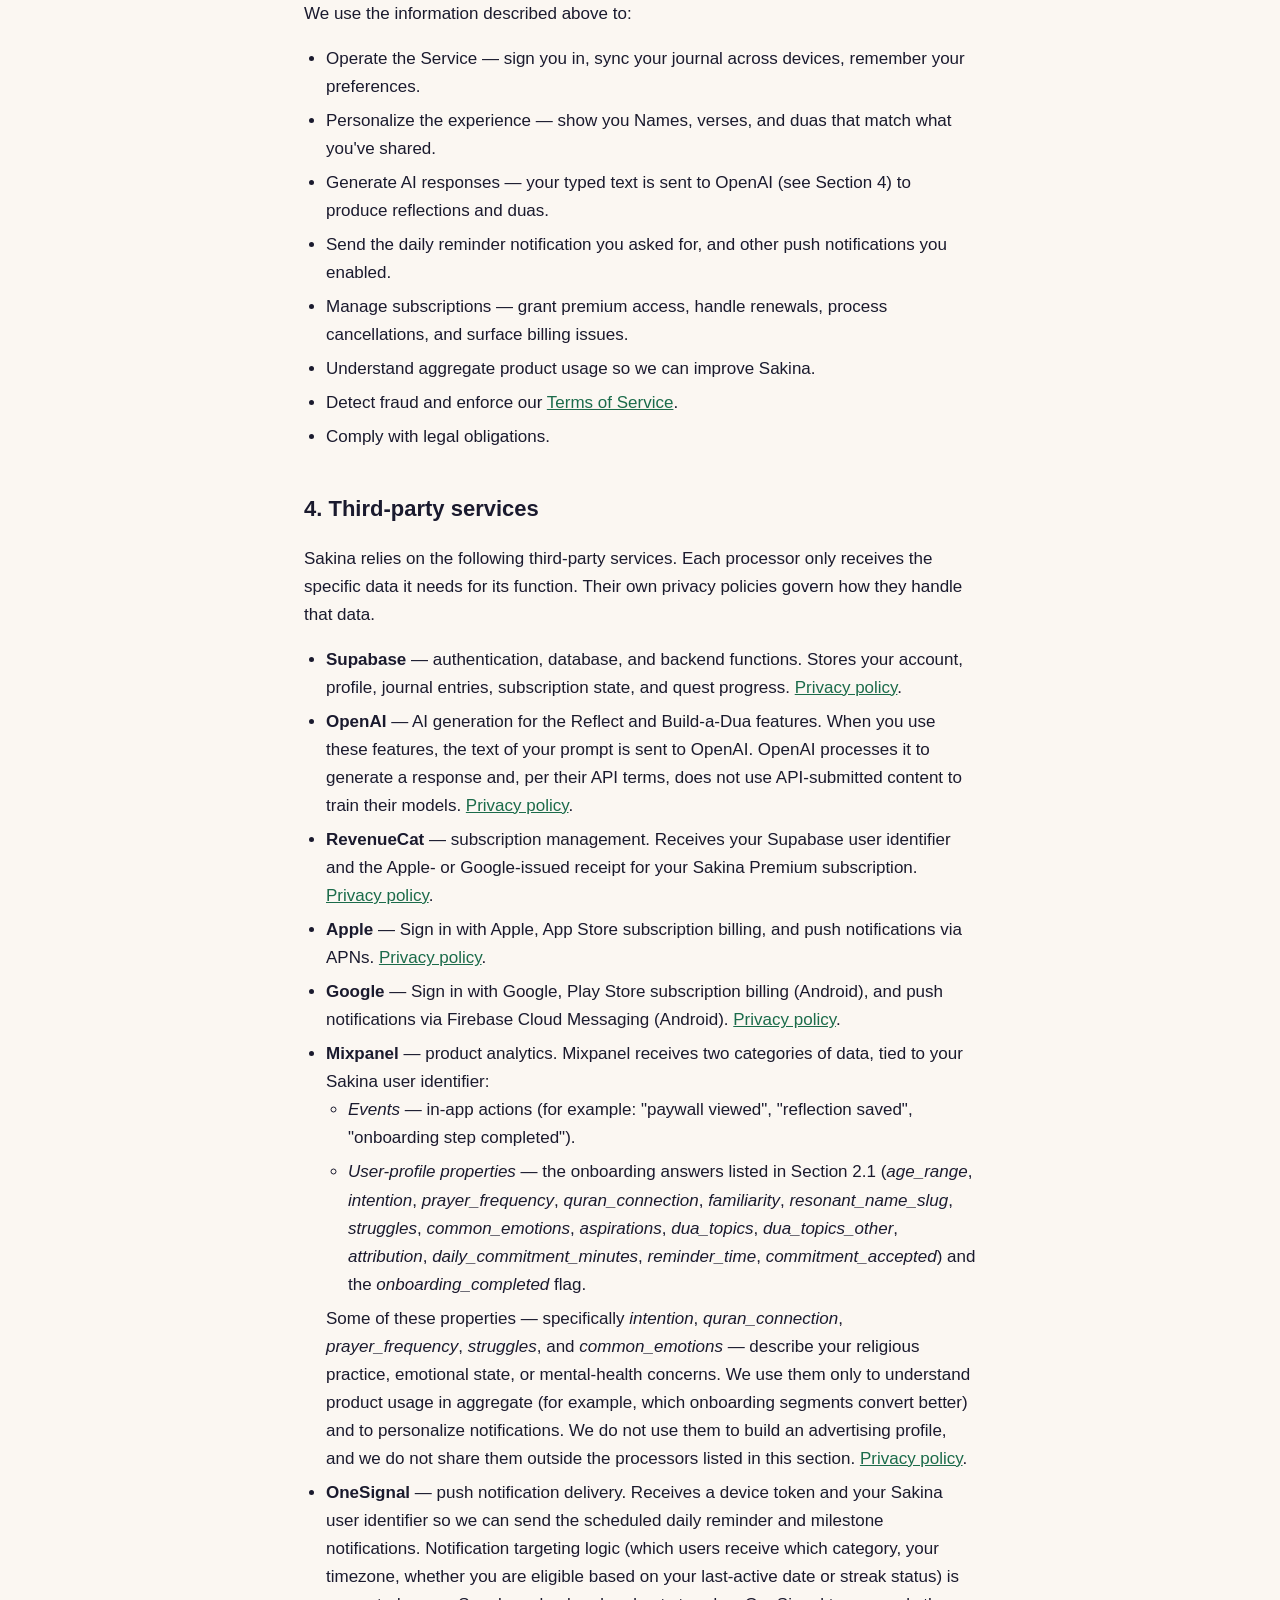
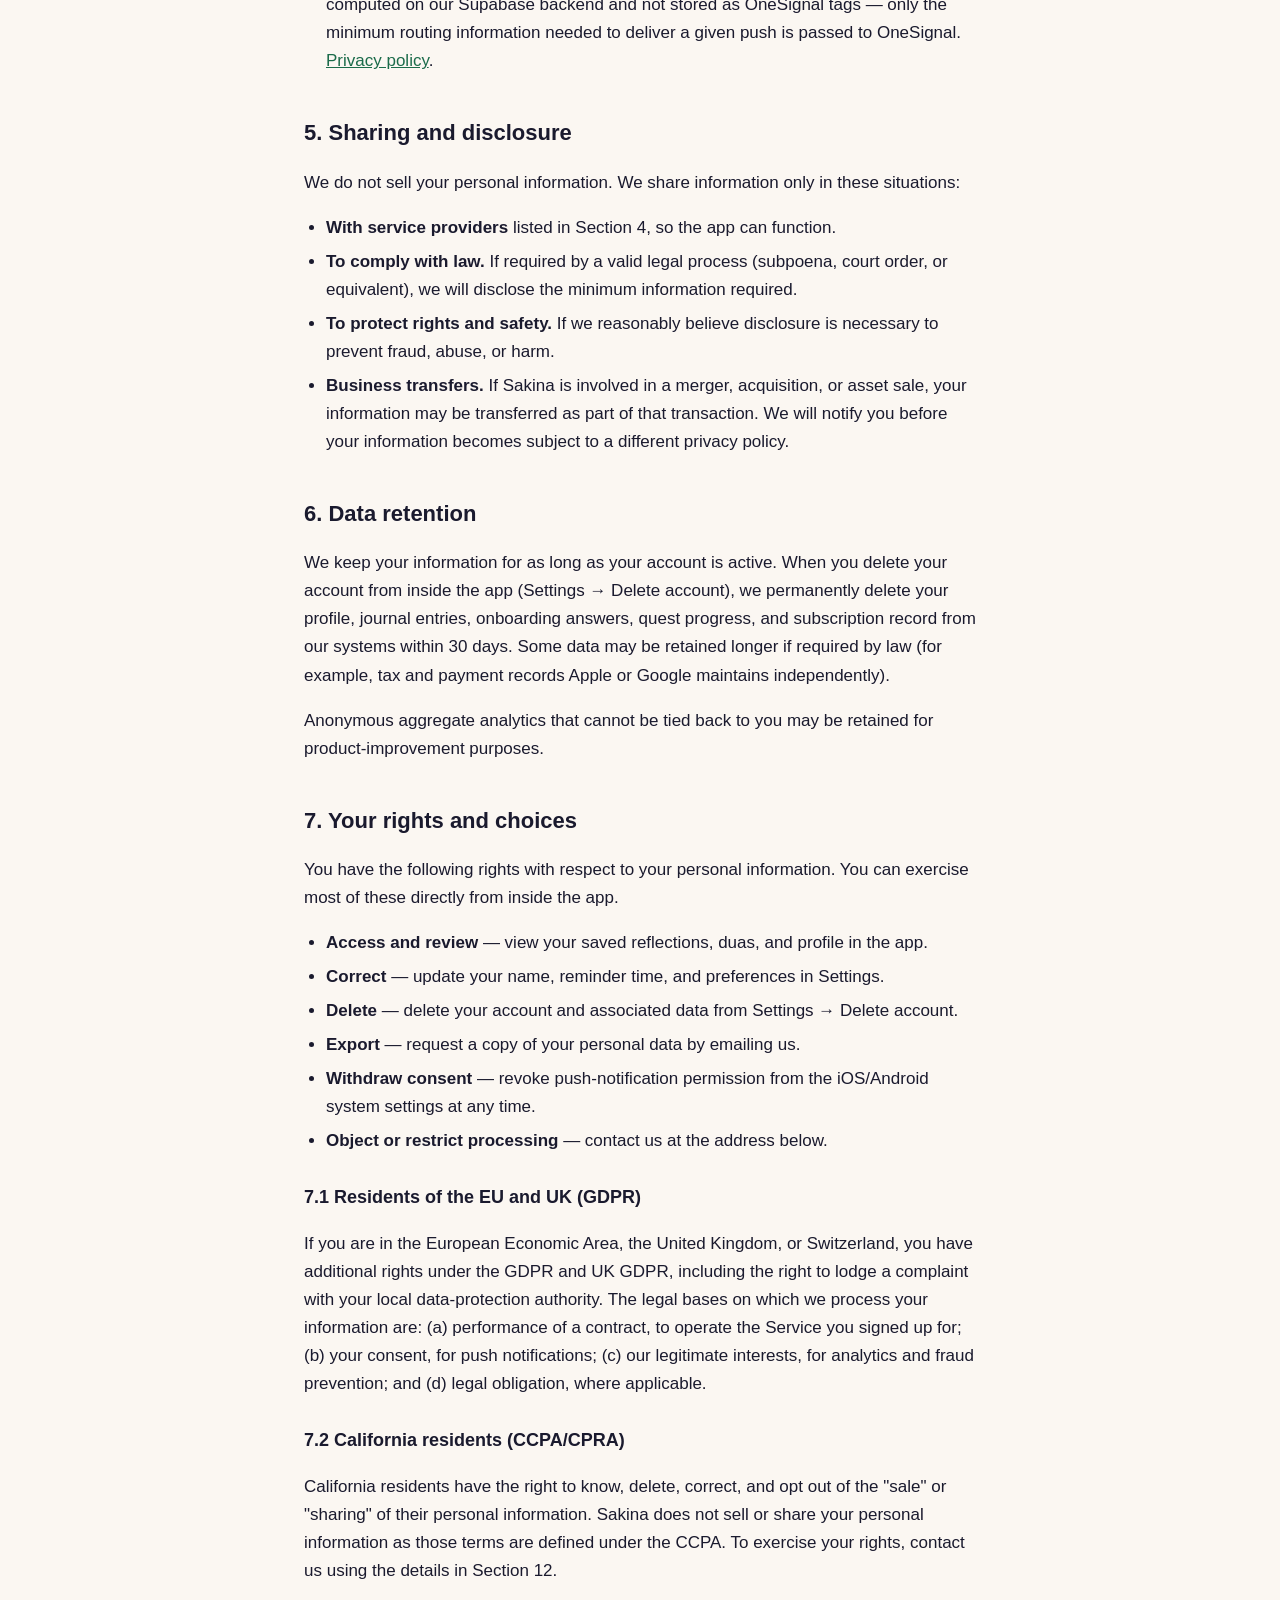
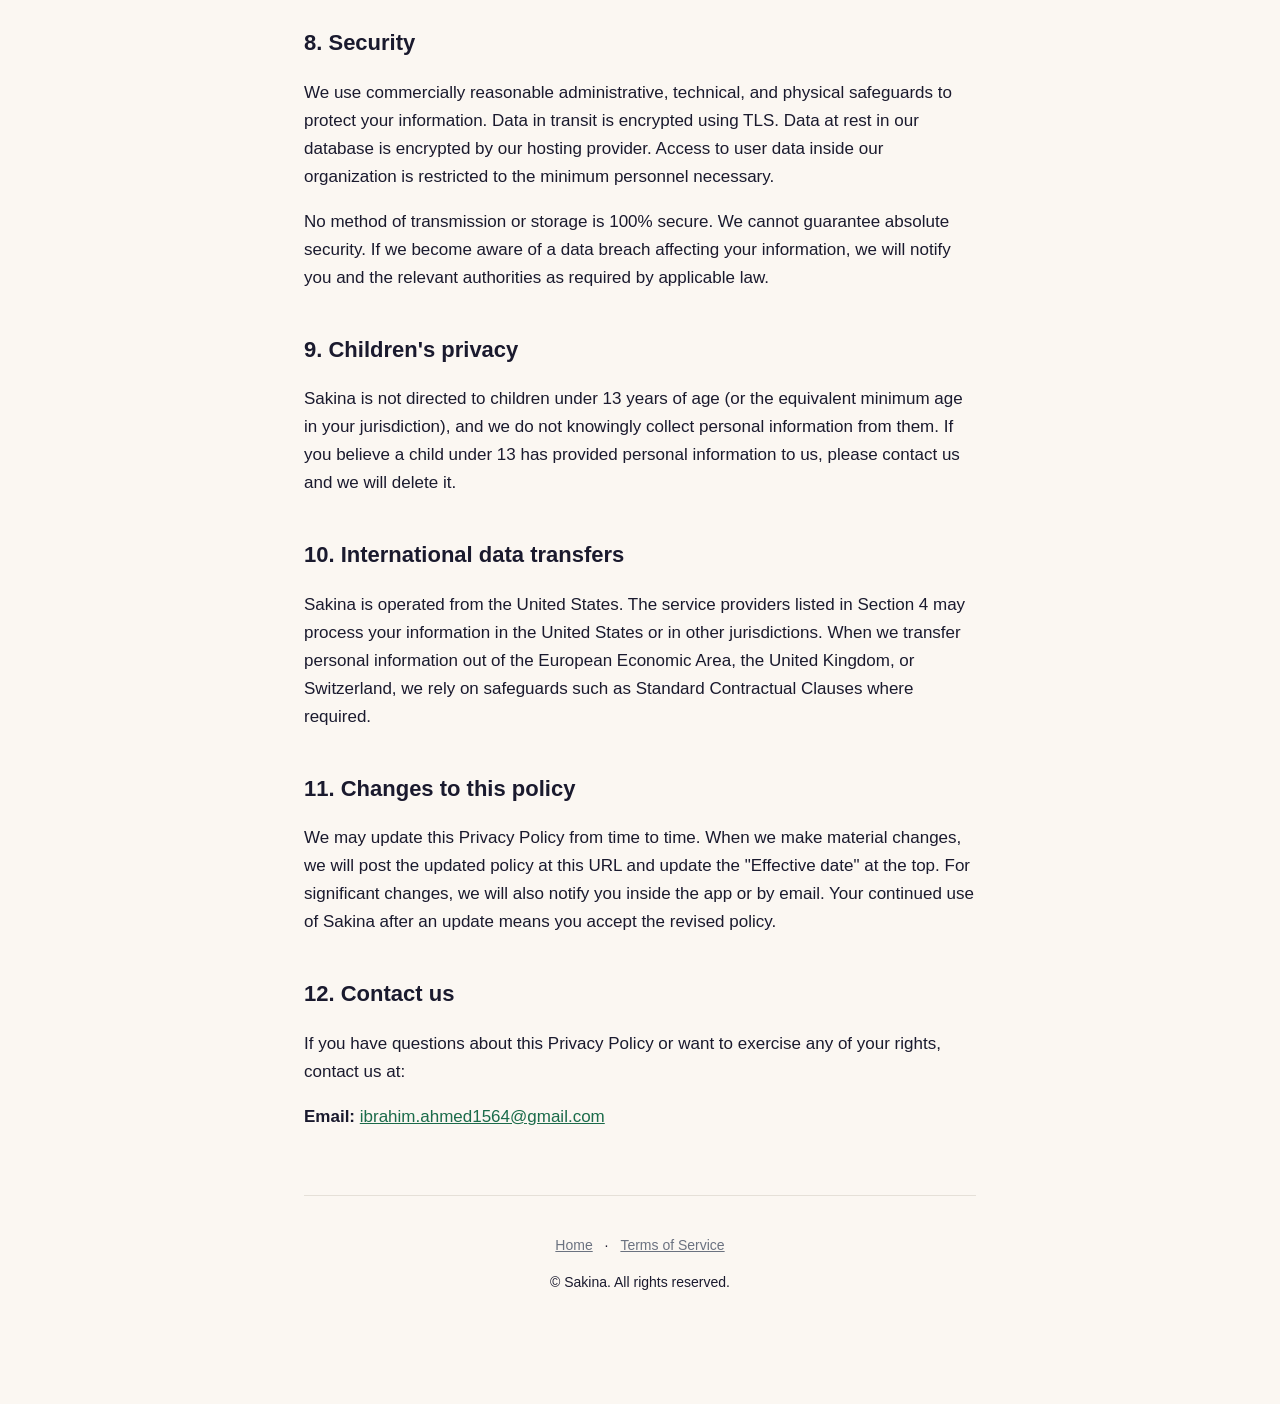
==== commit e2aa81be: "Update contact email in privacy + terms to ibrahim.ahmed1564@gmail.com Sweeps the remaining support@" ====
--- a/privacy.html
+++ b/privacy.html
@@ -330,7 +330,7 @@
     contact us at:
   </p>
   <p>
-    <strong>Email:</strong> <a href="mailto:support@sakina.app">support@sakina.app</a>
+    <strong>Email:</strong> <a href="mailto:ibrahim.ahmed1564@gmail.com">ibrahim.ahmed1564@gmail.com</a>
   </p>
 
   <footer>
